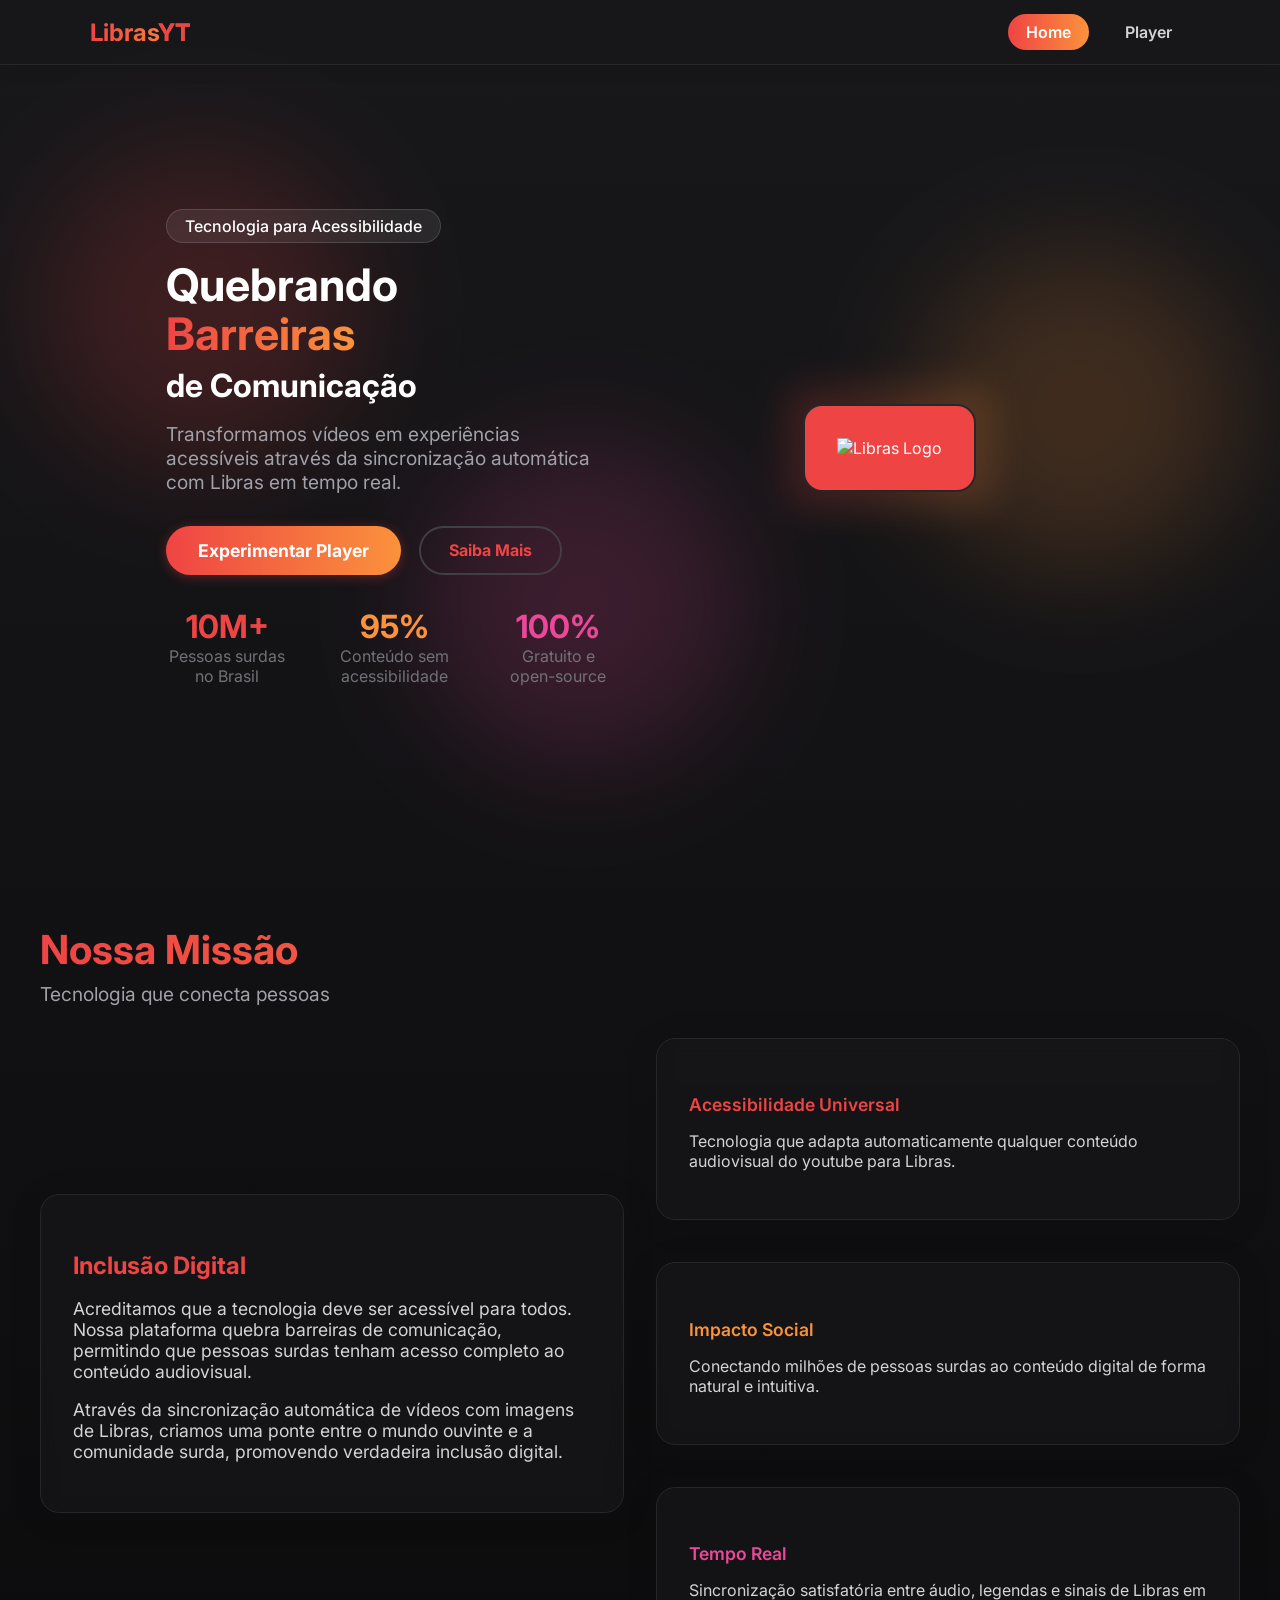
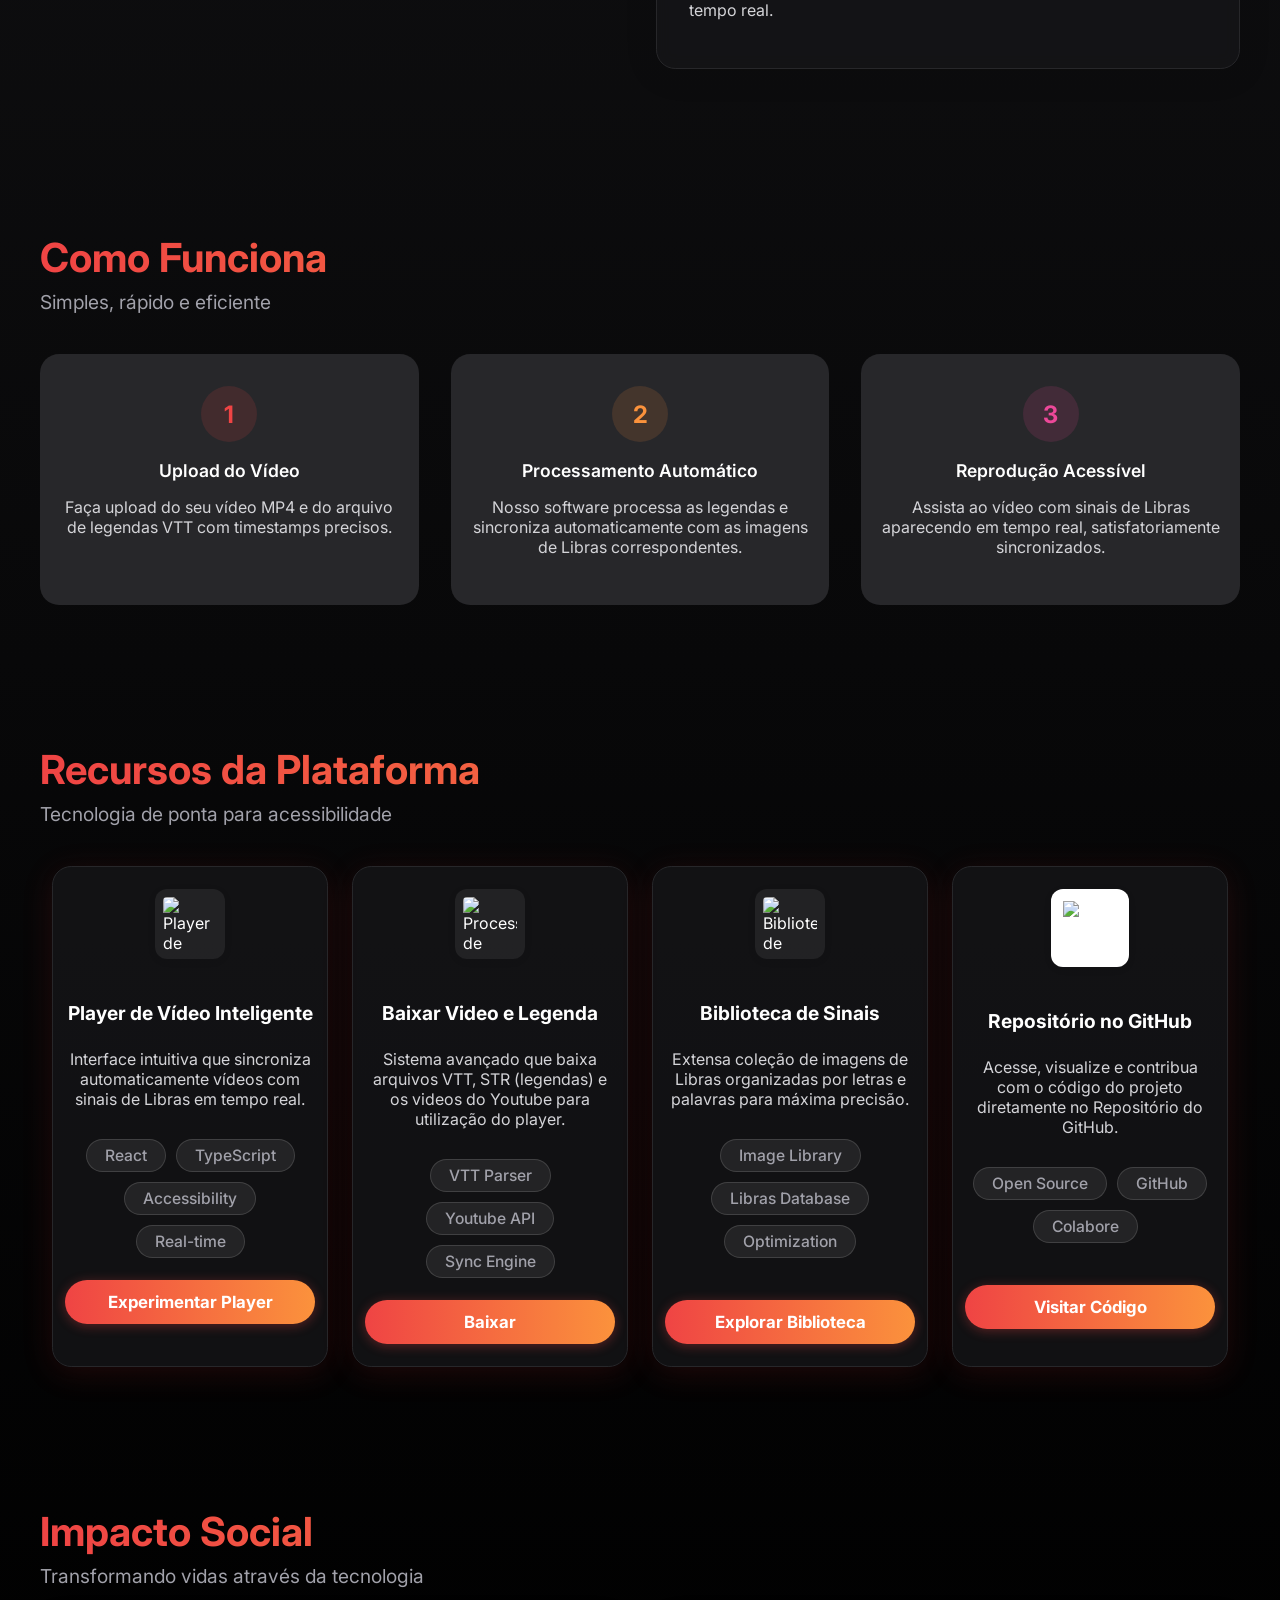
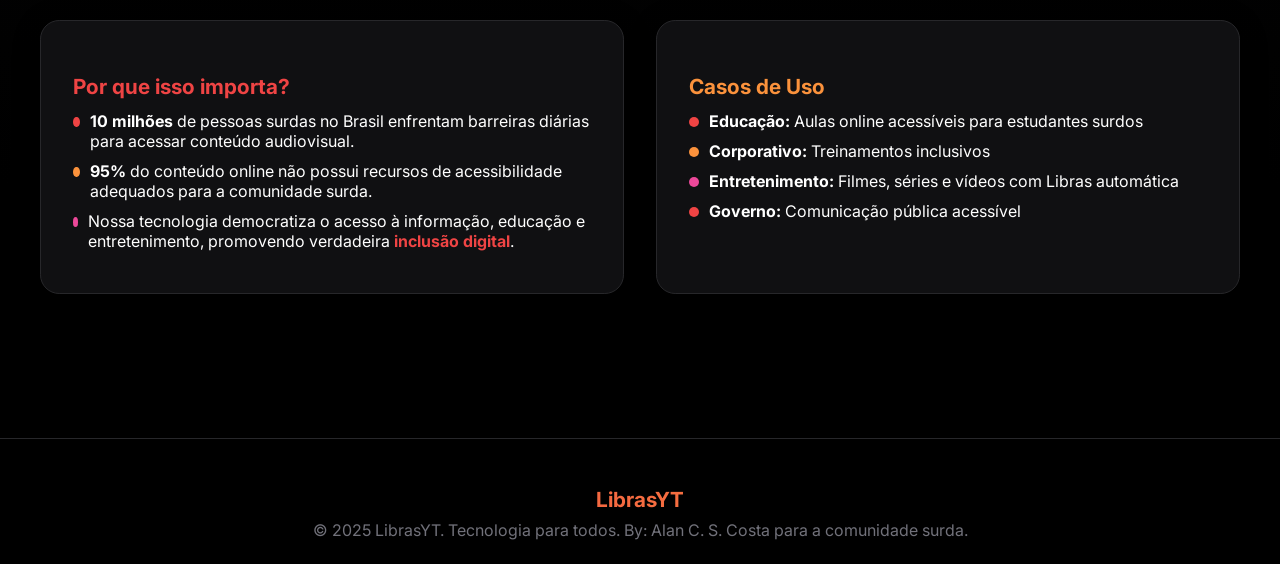
==== index.html @ bdcb198f "Index do projeto Esse site em html mostra todas as informações sobre o projeto, finalidade, missão.." ====
<!DOCTYPE html>
<html lang="pt-BR">
<head>
    <meta charset="UTF-8">
    <meta name="viewport" content="width=device-width, initial-scale=1.0">
    <title>Libras Player - Acessibilidade Moderna</title>
    <link rel="icon" type="image/png" href="img/libras-logo.png">
    <link href="https://fonts.googleapis.com/css2?family=Inter:wght@400;700&display=swap" rel="stylesheet">
        <style>
            .navbar {
                position: fixed;
                top: 0; left: 0; right: 0;
                background: rgba(24,24,27,0.92);
                border-bottom: 1.5px solid var(--zinc-800);
                z-index: 100;
                box-shadow: 0 2px 16px #0002;
            }
            .navbar-content {
                max-width: 1100px;
                margin: 0 auto;
                display: flex;
                align-items: center;
                justify-content: space-between;
                padding: 0 24px;
                height: 64px;
            }
            .navbar-logo {
                font-weight: 700;
                font-size: 1.5rem;
                background: linear-gradient(90deg, var(--red), var(--orange));
                -webkit-background-clip: text; -webkit-text-fill-color: transparent;
                background-clip: text; color: transparent;
                text-decoration: none;
            }
            .navbar-logo span {
                color: var(--red); -webkit-text-fill-color: var(--red); text-fill-color: var(--red); background: none;
            }
            .navbar-links {
                display: flex; gap: 18px;
            }
            .navbar-link {
                color: var(--zinc-300);
                font-weight: 600;
                text-decoration: none;
                padding: 8px 18px;
                border-radius: 999px;
                transition: background .2s, color .2s;
                font-size: 1rem;
            }
            .navbar-link:hover, .navbar-link.active {
                background: linear-gradient(90deg, var(--red), var(--orange));
                color: #fff;
            }
            @media (max-width: 700px) {
                .navbar-content { padding: 0 8px; }
                .navbar-logo { font-size: 1.1rem; }
                .navbar-link { font-size: 0.95rem; padding: 7px 10px; }
            }
        :root {
            --red: #ef4444;
            --orange: #fb923c;
            --pink: #ec4899;
            --zinc-900: #18181b;
            --zinc-800: #27272a;
            --zinc-700: #3f3f46;
            --zinc-500: #71717a;
            --zinc-400: #a1a1aa;
            --zinc-300: #d4d4d8;
            --white: #fff;
            --glass: rgba(24,24,27,0.7);
            --radius: 1.2rem;
        }
        html, body {
            margin: 0; padding: 0; min-height: 100%;
            font-family: 'Inter', Arial, sans-serif;
            background: linear-gradient(to bottom, var(--zinc-900), #000 90%);
            color: var(--white);
        }
        .hero-bg {
            position: absolute; inset: 0; z-index: 0;
        }
        .hero-bg .circle {
            position: absolute; border-radius: 50%; filter: blur(60px); opacity: 0.18;
        }
        .hero-bg .c1 { top: 80px; left: 40px; width: 320px; height: 320px; background: var(--red); }
        .hero-bg .c2 { top: 180px; right: 40px; width: 320px; height: 320px; background: var(--orange); }
        .hero-bg .c3 { bottom: 80px; left: 33vw; width: 320px; height: 320px; background: var(--pink); }
        .container { max-width: 1200px; margin: 0 auto; padding: 0 24px; position: relative; z-index: 2; }
        .section { padding: 80px 0 60px 0; position: relative; }
        .glass-card {
            background: var(--glass); border-radius: var(--radius); box-shadow: 0 4px 32px #0002;
            border: 1.5px solid var(--zinc-800); padding: 32px; margin-bottom: 24px;
            backdrop-filter: blur(8px);
        }
        .section-title {
            font-size: 2.5rem; font-weight: 700; margin-bottom: 8px;
            background: linear-gradient(90deg, var(--red), var(--orange));
            -webkit-background-clip: text; -webkit-text-fill-color: transparent;
            background-clip: text; color: transparent;
        }
        .section-subtitle {
            color: var(--zinc-400); font-size: 1.2rem; margin-bottom: 32px;
        }
        .btn-main {
            background: linear-gradient(90deg, var(--red), var(--orange));
            color: #fff; border: none; border-radius: 999px; padding: 14px 32px;
            font-size: 1.1rem; font-weight: 700; cursor: pointer; transition: filter .2s;
            box-shadow: 0 2px 12px #ef444455;
        }
        .btn-main:hover { filter: brightness(1.1); }
        .btn-outline {
            background: transparent; color: var(--red); border: 2px solid var(--zinc-700);
            border-radius: 999px; padding: 12px 28px; font-weight: 700; cursor: pointer;
            transition: border .2s, color .2s;
        }
        .btn-outline:hover { color: var(--orange); border-color: var(--zinc-500); }
        .stats { display: flex; gap: 32px; margin-top: 32px; }
        .stat { text-align: center; }
        .stat .num { font-size: 2rem; font-weight: 700; }
        .stat .desc { color: var(--zinc-500); font-size: 1rem; }
        .how-steps { display: flex; flex-wrap: wrap; gap: 32px; margin-top: 40px; }
        .how-step { flex: 1 1 220px; min-width: 220px; background: var(--zinc-800); border-radius: var(--radius); padding: 32px 20px; text-align: center; }
        .how-step .step-num { width: 56px; height: 56px; display: flex; align-items: center; justify-content: center; margin: 0 auto 18px auto; border-radius: 50%; font-size: 1.5rem; font-weight: 700; }
        .how-step .step1 { background: #ef444422; color: var(--red); }
        .how-step .step2 { background: #fb923c22; color: var(--orange); }
        .how-step .step3 { background: #ec489922; color: var(--pink); }
        .projects {
            display: flex;
            flex-wrap: wrap;
            gap: 24px;
            margin-top: 40px;
            justify-content: center;
        }
        .project-card {
            position: relative;
            flex: 1 1 210px;
            max-width: 250px;
            min-width: 180px;
            background: var(--glass);
            border-radius: var(--radius);
            padding: 22px 12px 22px 12px;
            box-shadow: 0 6px 32px #ef444422, 0 2px 12px #0002;
            border: 1.5px solid var(--zinc-800);
            transition: transform .18s, box-shadow .18s, border .18s;
            display: flex;
            flex-direction: column;
            align-items: center;
        }
        @media (max-width: 1100px) {
            .project-card { max-width: 48%; min-width: 160px; }
        }
        @media (max-width: 700px) {
            .projects { flex-direction: column; gap: 18px; }
            .project-card { max-width: 100%; min-width: 0; }
        }
        .project-card:hover {
            transform: translateY(-8px) scale(1.025);
            box-shadow: 0 12px 40px #ef444433, 0 4px 24px #0003;
            border: 1.5px solid var(--red);
        }
        .project-card img {
            width: 54px;
            height: 54px;
            object-fit: contain;
            margin-bottom: 16px;
            border-radius: 12px;
            background: #fff1;
            box-shadow: 0 2px 8px #0001;
            padding: 8px;
        }
        .project-card .tags {
            margin: 14px 0 0 0;
            display: flex;
            gap: 10px;
            flex-wrap: wrap;
            justify-content: center;
        }
        .project-card .tag-pill {
            font-size: 0.98rem;
            color: var(--zinc-400);
            background: rgba(255,255,255,0.08);
            border: 1px solid #fff2;
            border-radius: 999px;
            padding: 6px 18px;
            font-weight: 500;
            display: inline-block;
        }
        .project-card .btn-main {
            margin-top: 22px;
            width: 100%;
            font-size: 1.05rem;
            padding: 12px 0;
        }
        .project-card .btn-main:active {
            filter: brightness(0.95);
        }
        .impact-list { margin: 0; padding: 0; list-style: none; }
        .impact-list li { display: flex; align-items: flex-start; gap: 10px; margin-bottom: 10px; }
        .impact-dot { width: 10px; height: 10px; border-radius: 50%; margin-top: 6px; }
        .dot-red { background: var(--red); }
        .dot-orange { background: var(--orange); }
        .dot-pink { background: var(--pink); }
        .footer { border-top: 1.5px solid var(--zinc-800); padding: 48px 0 24px 0; color: var(--zinc-500); text-align: center; font-size: 1rem; margin-top: 60px; }
        .footer .brand { font-weight: 700; font-size: 1.3rem; background: linear-gradient(90deg, var(--red), var(--orange)); -webkit-background-clip: text; -webkit-text-fill-color: transparent; background-clip: text; color: transparent; }
        @media (max-width: 900px) {
            .stats, .how-steps, .projects { flex-direction: column; gap: 18px; }
            .container { padding: 0 8px; }
        }
        @media (max-width: 600px) {
            .section { padding: 48px 0 32px 0; }
            .glass-card, .how-step, .project-card { padding: 18px 8px; }
            .section-title { font-size: 2rem; }
        }
    </style>
</head>
    <body>
        <header class="navbar">
            <nav class="navbar-content">
                <a href="index.html" class="navbar-logo">Libras<span style="color:var(--red);">YT</span></a>
                <div class="navbar-links">
                    <a href="index.html" class="navbar-link active">Home</a>
                    <a href="player.html" class="navbar-link">Player</a>
                </div>
            </nav>
        </header>
        <div style="height:70px;"></div>
    <!-- HERO -->
    <section class="section" style="min-height: 75vh; display: flex; align-items: center; position: relative; padding-top: 40px;">
        <div class="hero-bg">
            <div class="circle c1"></div>
            <div class="circle c2"></div>
            <div class="circle c3"></div>
        </div>
        <div class="container" style="display: flex; flex-wrap: wrap; align-items: center; gap: 48px;">
            <div style="flex:1 1 350px; min-width: 300px; z-index:2;">
                <div style="margin-bottom: 18px;">
                    <span style="display:inline-block; background:rgba(255,255,255,0.08); border:1px solid #fff2; border-radius:999px; padding:6px 18px; font-size:1rem; font-weight:500;">Tecnologia para Acessibilidade</span>
                </div>
                <h1 style="font-size:2.8rem; font-weight:700; line-height:1.1; margin:0 0 12px 0;">
                    <span style="display:block;">Quebrando</span>
                    <span style="background:linear-gradient(90deg, var(--red), var(--orange)); -webkit-background-clip:text; -webkit-text-fill-color:transparent; background-clip:text; color:transparent;">Barreiras</span>
                    <span style="display:block; font-size:2rem; margin-top:8px;">de Comunicação</span>
                </h1>
                <p style="font-size:1.2rem; color:var(--zinc-400); max-width:500px;">Transformamos vídeos em experiências acessíveis através da sincronização automática com Libras em tempo real.</p>
                <div style="margin-top:32px; display:flex; gap:18px; flex-wrap:wrap;">
                      <a href="player.html" class="btn-main" style="text-decoration: none;">Experimentar Player</a>
                    <a href="#about" class="btn-outline" style="text-decoration: none;">Saiba Mais</a>
                </div>
                <div class="stats">
                    <div class="stat">
                        <div class="num" style="color:var(--red);">10M+</div>
                        <div class="desc">Pessoas surdas no Brasil</div>
                    </div>
                    <div class="stat">
                        <div class="num" style="color:var(--orange);">95%</div>
                        <div class="desc">Conteúdo sem acessibilidade</div>
                    </div>
                    <div class="stat">
                        <div class="num" style="color:var(--pink);">100%</div>
                        <div class="desc">Gratuito e open-source</div>
                    </div>
                </div>
            </div>
            <div style="flex:1 1 350px; min-width: 260px; display:flex; justify-content:center;">
                <div style="position:relative;">
                    <div style="position:absolute; inset:-18px; border-radius:var(--radius); background:linear-gradient(90deg, var(--red), var(--orange)); opacity:0.18; filter:blur(18px);"></div>
                    <img src="img/libras-logo.png" alt="Libras Logo" style="width:320px; max-width:90vw; border-radius:var(--radius); background:var(--red); padding:32px; border:2px solid var(--zinc-800); position:relative; z-index:2;" />
                </div>
            </div>
        </div>
    </section>

    <!-- MISSÃO -->
    <section class="section" id="about">
        <div class="container">
            <div class="section-title">Nossa Missão</div>
            <div class="section-subtitle">Tecnologia que conecta pessoas</div>
            <div style="display:flex; flex-wrap:wrap; gap:32px; align-items:center;">
                <div style="flex:1 1 350px; min-width:260px;">
                    <div class="glass-card">
                        <h3 style="font-size:1.5rem; color:var(--red); font-weight:700; margin-bottom:12px;">Inclusão Digital</h3>
                        <p style="color:var(--zinc-300); font-size:1.1rem;">Acreditamos que a tecnologia deve ser acessível para todos. Nossa plataforma quebra barreiras de comunicação, permitindo que pessoas surdas tenham acesso completo ao conteúdo audiovisual.</p>
                        <p style="color:var(--zinc-300); font-size:1.1rem; margin-top:12px;">Através da sincronização automática de vídeos com imagens de Libras, criamos uma ponte entre o mundo ouvinte e a comunidade surda, promovendo verdadeira inclusão digital.</p>
                    </div>
                </div>
                <div style="flex:1 1 350px; min-width:260px; display:flex; flex-direction:column; gap:18px;">
                    <div class="glass-card">
                        <h4 style="font-size:1.1rem; color:var(--red); font-weight:600; margin-bottom:8px;">Acessibilidade Universal</h4>
                        <p style="color:var(--zinc-300);">Tecnologia que adapta automaticamente qualquer conteúdo audiovisual do youtube para Libras.</p>
                    </div>
                    <div class="glass-card">
                        <h4 style="font-size:1.1rem; color:var(--orange); font-weight:600; margin-bottom:8px;">Impacto Social</h4>
                        <p style="color:var(--zinc-300);">Conectando milhões de pessoas surdas ao conteúdo digital de forma natural e intuitiva.</p>
                    </div>
                    <div class="glass-card">
                        <h4 style="font-size:1.1rem; color:var(--pink); font-weight:600; margin-bottom:8px;">Tempo Real</h4>
                        <p style="color:var(--zinc-300);">Sincronização satisfatória entre áudio, legendas e sinais de Libras em tempo real.</p>
                    </div>
                </div>
            </div>
        </div>
    </section>

    <!-- COMO FUNCIONA -->
    <section class="section" id="skills">
        <div class="container">
            <div class="section-title">Como Funciona</div>
            <div class="section-subtitle">Simples, rápido e eficiente</div>
            <div class="how-steps">
                <div class="how-step">
                    <div class="step-num step1">1</div>
                    <h3 style="font-size:1.1rem; font-weight:600; margin-bottom:8px;">Upload do Vídeo</h3>
                    <p style="color:var(--zinc-300);">Faça upload do seu vídeo MP4 e do arquivo de legendas VTT com timestamps precisos.</p>
                </div>
                <div class="how-step">
                    <div class="step-num step2">2</div>
                    <h3 style="font-size:1.1rem; font-weight:600; margin-bottom:8px;">Processamento Automático</h3>
                    <p style="color:var(--zinc-300);">Nosso software processa as legendas e sincroniza automaticamente com as imagens de Libras correspondentes.</p>
                </div>
                <div class="how-step">
                    <div class="step-num step3">3</div>
                    <h3 style="font-size:1.1rem; font-weight:600; margin-bottom:8px;">Reprodução Acessível</h3>
                    <p style="color:var(--zinc-300);">Assista ao vídeo com sinais de Libras aparecendo em tempo real, satisfatoriamente sincronizados.</p>
                </div>
            </div>
        </div>
    </section>

    <!-- RECURSOS/PROJETOS -->
    <section class="section" id="projects">
        <div class="container">
            <div class="section-title">Recursos da Plataforma</div>
            <div class="section-subtitle">Tecnologia de ponta para acessibilidade</div>
            <div class="projects">
                <div class="project-card">
                    <img src="img/libras-logo.png" alt="Player de Vídeo Inteligente"/>
                    <h4 style="font-size:1.2rem; font-weight:700; margin-bottom:8px; text-align:center;">Player de Vídeo Inteligente</h4>
                    <p style="color:var(--zinc-300); text-align:center;">Interface intuitiva que sincroniza automaticamente vídeos com sinais de Libras em tempo real.</p>
                    <div class="tags">
                        <span class="tag-pill">React</span>
                        <span class="tag-pill">TypeScript</span>
                        <span class="tag-pill">Accessibility</span>
                        <span class="tag-pill">Real-time</span>
                    </div>
                    <a href="player.html" class="btn-main" target="_blank" style="text-decoration:none; text-align: center;">Experimentar Player</a>
                </div>
                <div class="project-card">
                    <img src="img/subtitle-processing-interface.png" alt="Processamento de Legendas VTT" />
                    <h4 style="font-size:1.2rem; font-weight:700; margin-bottom:8px; text-align:center;">Baixar Video e Legenda</h4>
                    <p style="color:var(--zinc-300); text-align:center;">Sistema avançado que baixa arquivos VTT, STR (legendas) e os videos do Youtube para utilização do player.</p>
                    <div class="tags">
                        <span class="tag-pill">VTT Parser</span>
                        <span class="tag-pill">Youtube API</span>
                        <span class="tag-pill">Sync Engine</span>
                    </div>
                    <a href="https://github.com/alancscosta/Download-Videos-Youtube" class="btn-main" target="_blank" style="text-decoration:none; text-align: center;">Baixar</a>
                </div>
                <div class="project-card">
                    <img src="img/sign-language-library.png" alt="Biblioteca de Sinais"/>
                    <h4 style="font-size:1.2rem; font-weight:700; margin-bottom:8px; text-align:center;">Biblioteca de Sinais</h4>
                    <p style="color:var(--zinc-300); text-align:center;">Extensa coleção de imagens de Libras organizadas por letras e palavras para máxima precisão.</p>
                    <div class="tags">
                        <span class="tag-pill">Image Library</span>
                        <span class="tag-pill">Libras Database</span>
                        <span class="tag-pill">Optimization</span>
                    </div>
                    <br>
                    <a href="https://www.ines.gov.br/dicionario-de-libras" class="btn-main" target="_blank" style="text-decoration:none; text-align: center;">Explorar Biblioteca</a>
                </div>
                <div class="project-card">
                    <img src="https://cdn.jsdelivr.net/gh/devicons/devicon/icons/github/github-original.svg" alt="GitHub" style="background:#fff; padding:12px;"/>
                    <h4 style="font-size:1.2rem; font-weight:700; margin-bottom:8px; text-align:center;">Repositório no GitHub</h4>
                    <p style="color:var(--zinc-300); text-align:center;">Acesse, visualize e contribua com o código do projeto diretamente no Repositório do GitHub.</p>
                    <div class="tags">
                        <span class="tag-pill">Open Source</span>
                        <span class="tag-pill">GitHub</span>
                        <span class="tag-pill">Colabore</span>
                        <br>
                    </div>
                    <br>
                    <a href="https://github.com/alancscosta" target="_blank" class="btn-main" style="text-decoration:none; text-align: center;">Visitar Código</a>
                </div>
            </div>
        </div>
    </section>

    <!-- IMPACTO SOCIAL -->
    <section class="section" id="impact">
        <div class="container">
            <div class="section-title">Impacto Social</div>
            <div class="section-subtitle">Transformando vidas através da tecnologia</div>
            <div style="display:flex; flex-wrap:wrap; gap:32px;">
                <div class="glass-card" style="flex:1 1 350px; min-width:260px;">
                    <h3 style="font-size:1.3rem; color:var(--red); font-weight:700; margin-bottom:12px;">Por que isso importa?</h3>
                    <ul class="impact-list">
                        <li><span class="impact-dot dot-red"></span> <span><strong>10 milhões</strong> de pessoas surdas no Brasil enfrentam barreiras diárias para acessar conteúdo audiovisual.</span></li>
                        <li><span class="impact-dot dot-orange"></span> <span><strong>95%</strong> do conteúdo online não possui recursos de acessibilidade adequados para a comunidade surda.</span></li>
                        <li><span class="impact-dot dot-pink"></span> <span>Nossa tecnologia democratiza o acesso à informação, educação e entretenimento, promovendo verdadeira <strong style="color:var(--red);">inclusão digital</strong>.</span></li>
                    </ul>
                </div>
                <div class="glass-card" style="flex:1 1 350px; min-width:260px;">
                    <h3 style="font-size:1.3rem; color:var(--orange); font-weight:700; margin-bottom:12px;">Casos de Uso</h3>
                    <ul class="impact-list">
                        <li><span class="impact-dot dot-red"></span> <span><strong>Educação:</strong> Aulas online acessíveis para estudantes surdos</span></li>
                        <li><span class="impact-dot dot-orange"></span> <span><strong>Corporativo:</strong> Treinamentos inclusivos</span></li>
                        <li><span class="impact-dot dot-pink"></span> <span><strong>Entretenimento:</strong> Filmes, séries e vídeos com Libras automática</span></li>
                        <li><span class="impact-dot dot-red"></span> <span><strong>Governo:</strong> Comunicação pública acessível</span></li>
                    </ul>
                </div>
            </div>
        </div>
    </section>


    <!-- FOOTER -->
    <footer class="footer">
        <div class="brand">Libras<span style="color:#fff;">YT</span></div>
        <div style="margin-top:8px;">© 2025 LibrasYT. Tecnologia para todos. By: Alan C. S. Costa para a comunidade surda.</div>
    </footer>
</body>
</html>
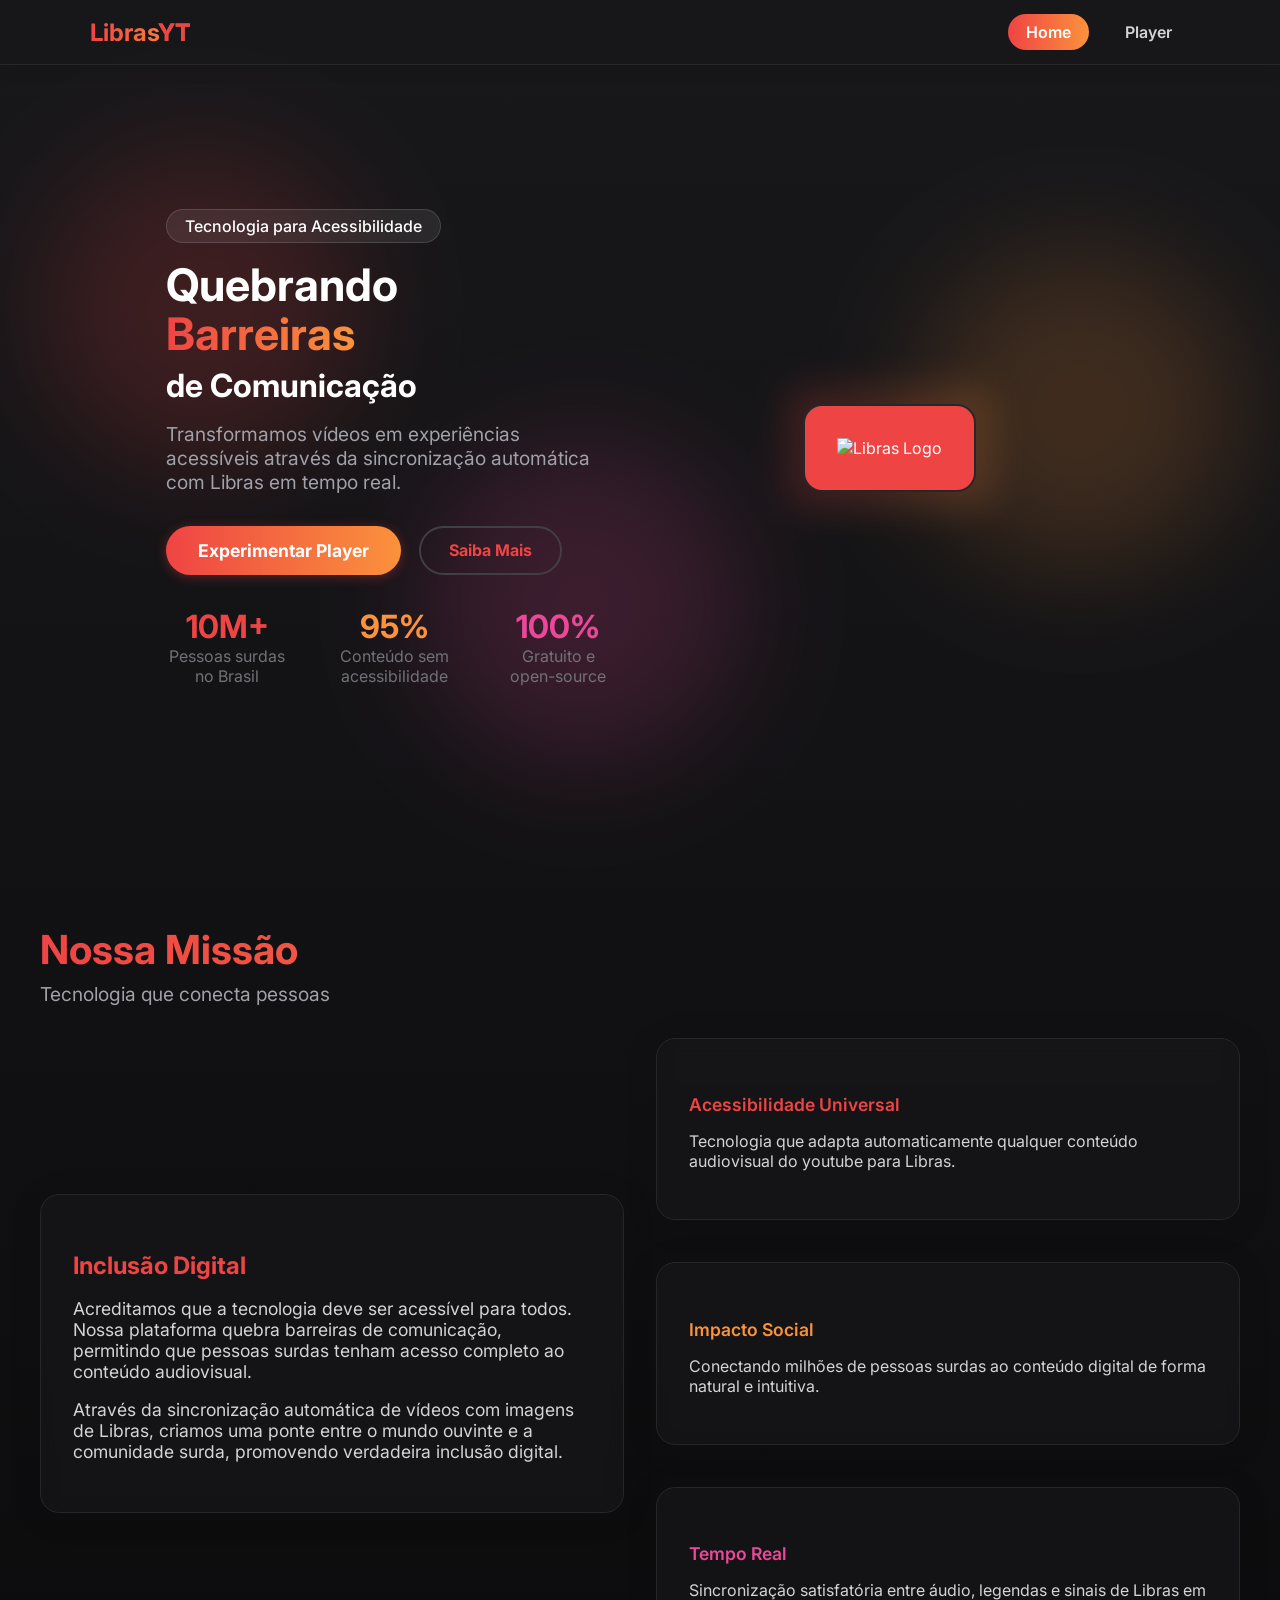
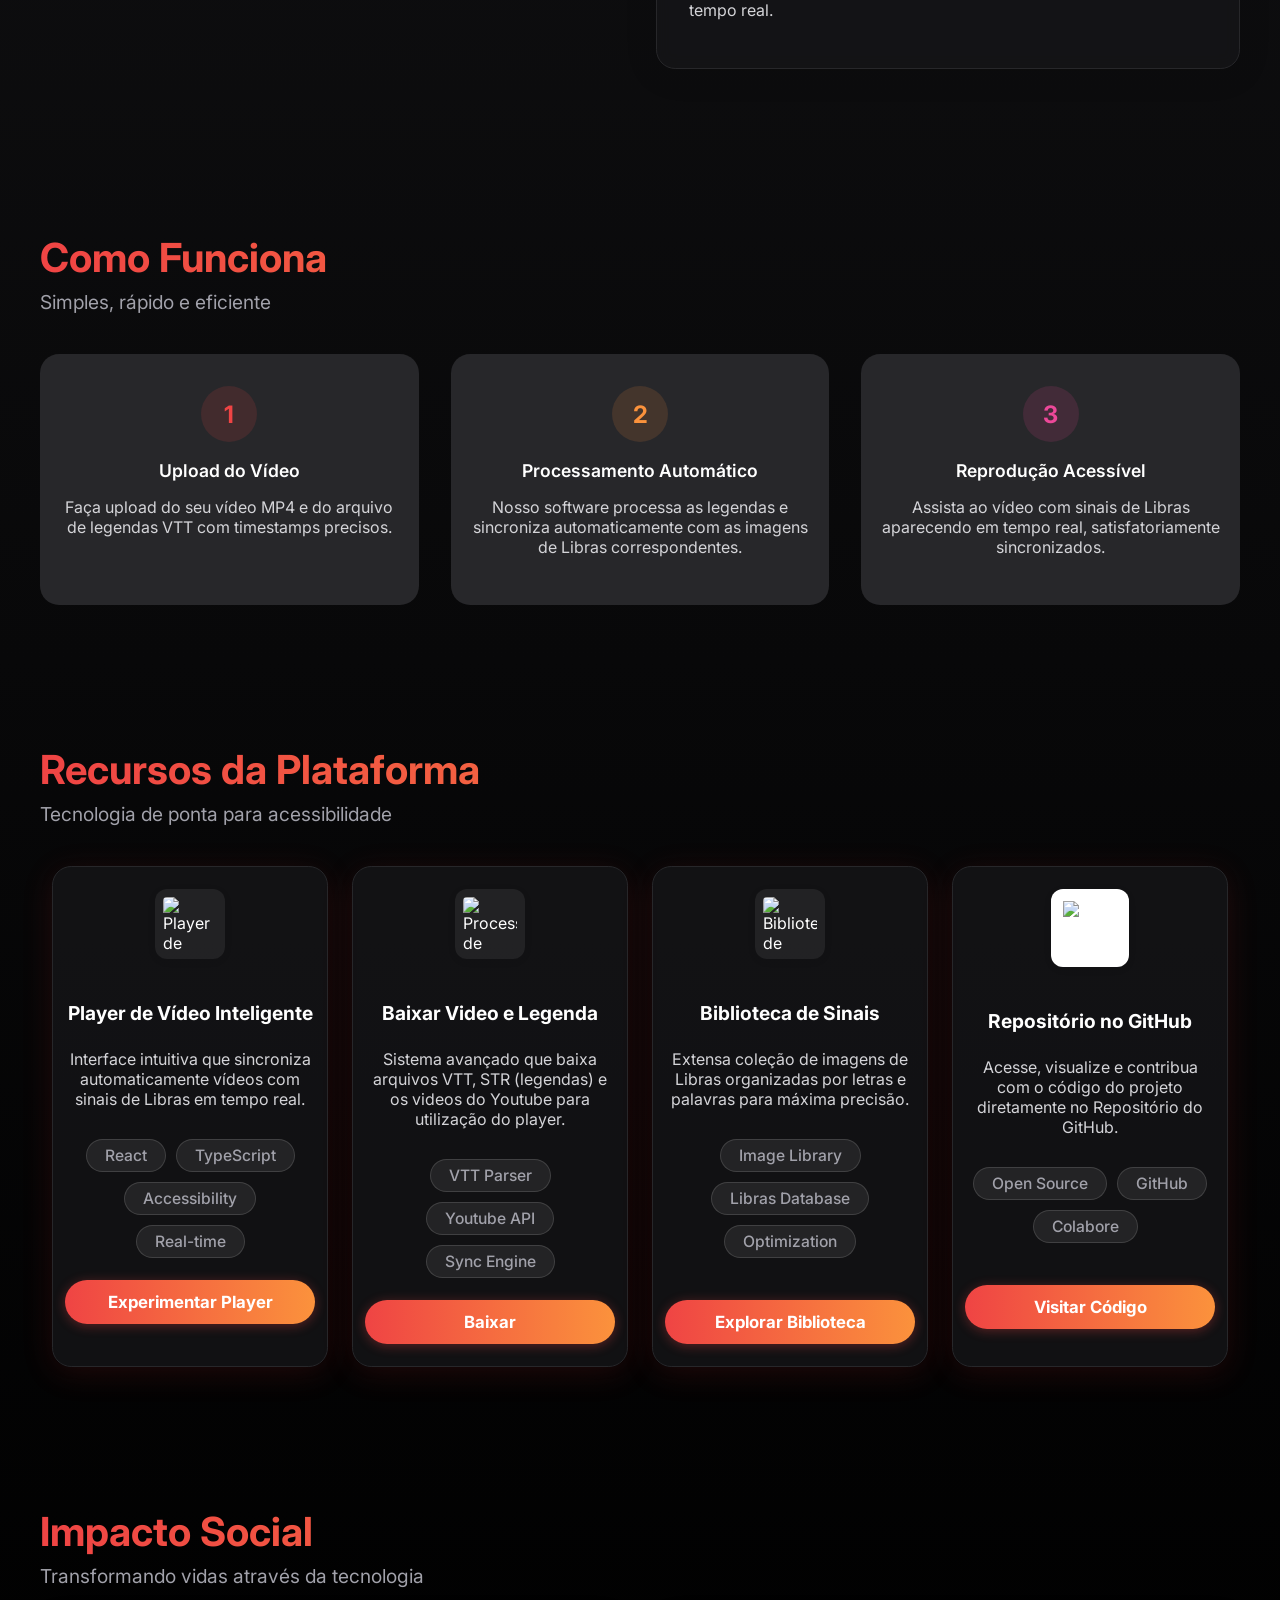
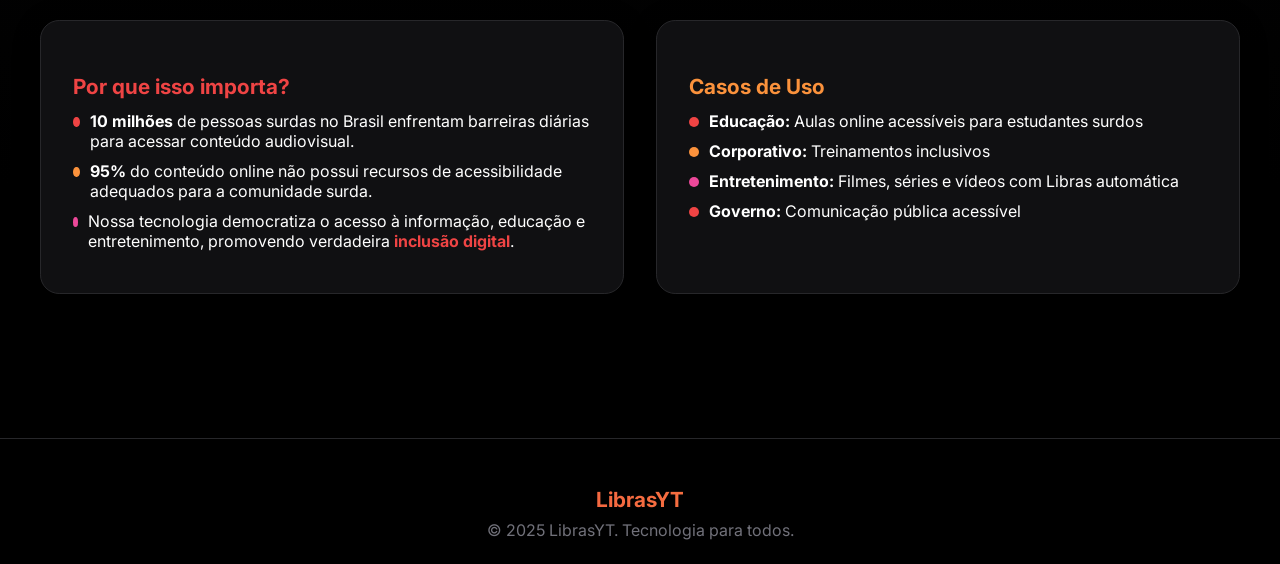
==== commit f7fa189a: "Update index.html Mudei o footer" ====
--- a/index.html
+++ b/index.html
@@ -416,7 +416,9 @@
     <!-- FOOTER -->
     <footer class="footer">
         <div class="brand">Libras<span style="color:#fff;">YT</span></div>
-        <div style="margin-top:8px;">© 2025 LibrasYT. Tecnologia para todos. By: Alan C. S. Costa para a comunidade surda.</div>
+        <div style="margin-top:8px;">© 2025 LibrasYT. Tecnologia para todos.</div>
+        <!--  By: Alan C. S. Costa para a comunidade surda. -->
     </footer>
 </body>
 </html>
+
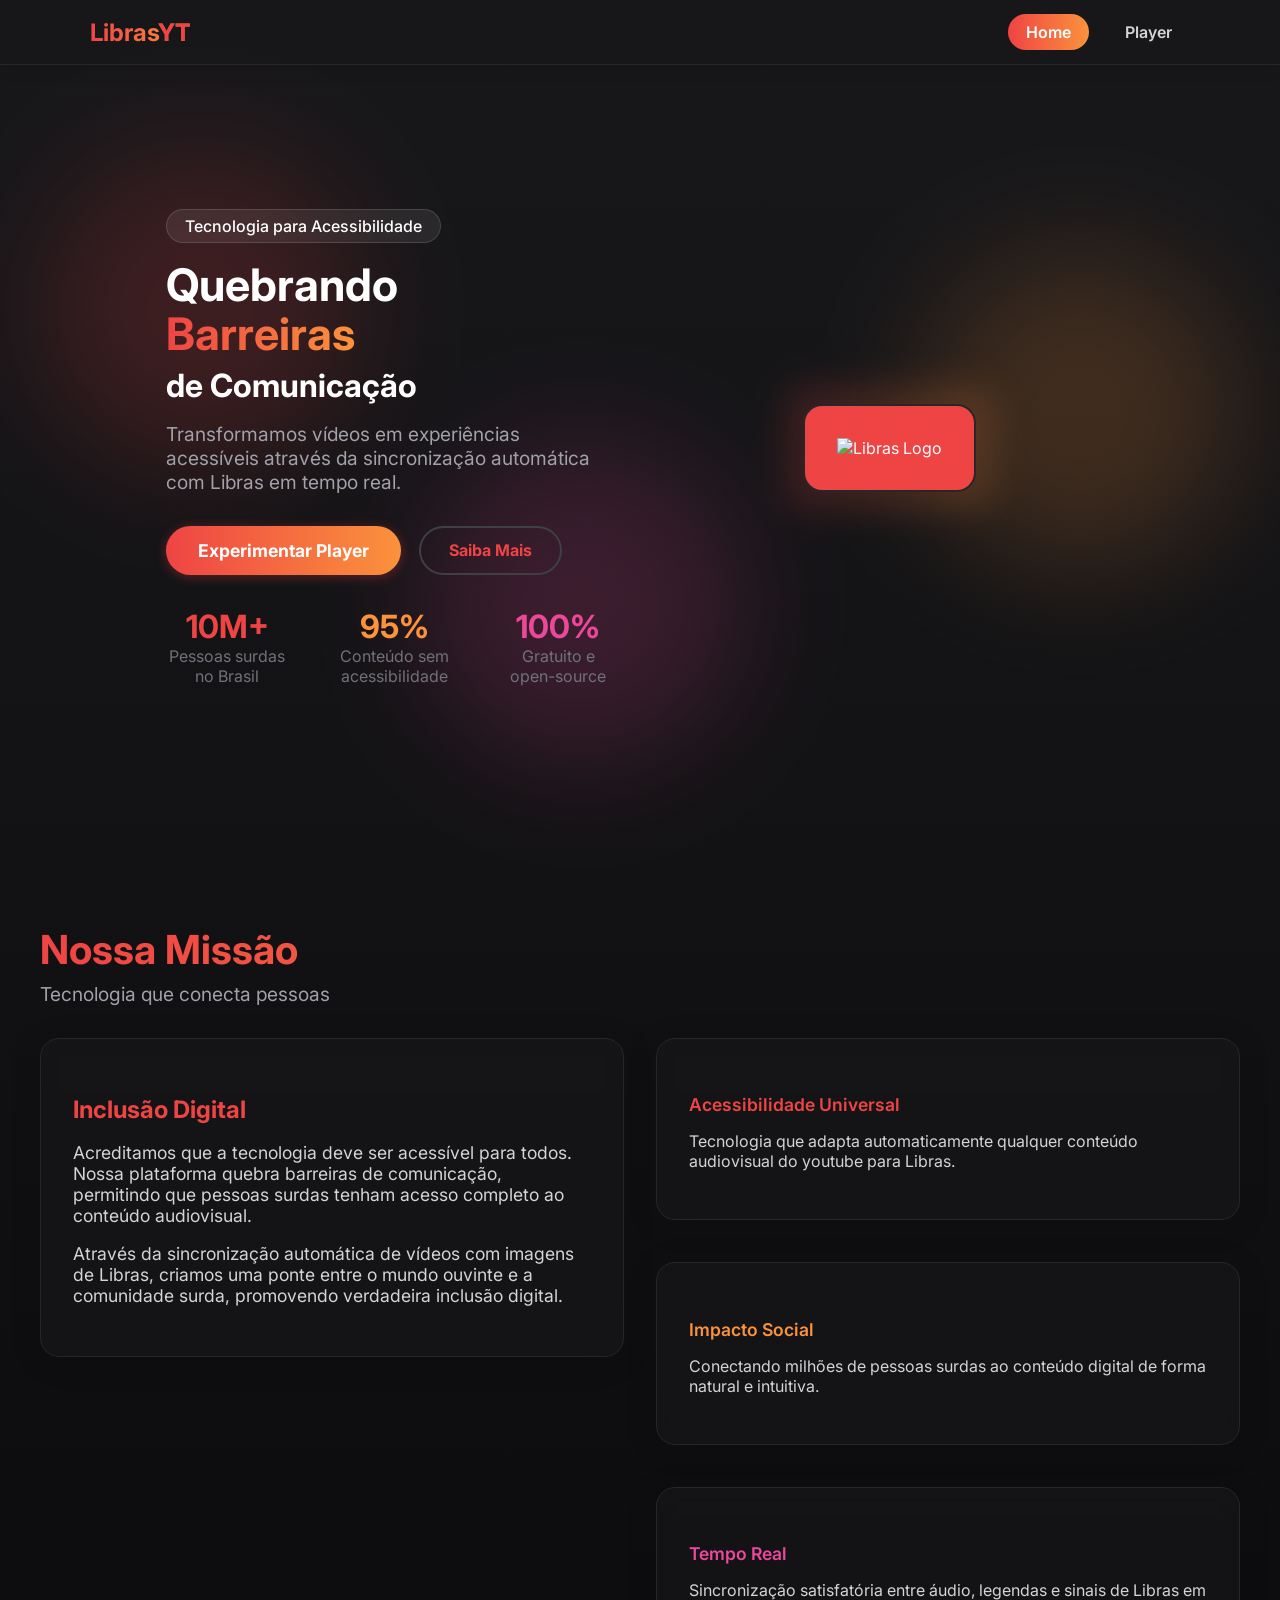
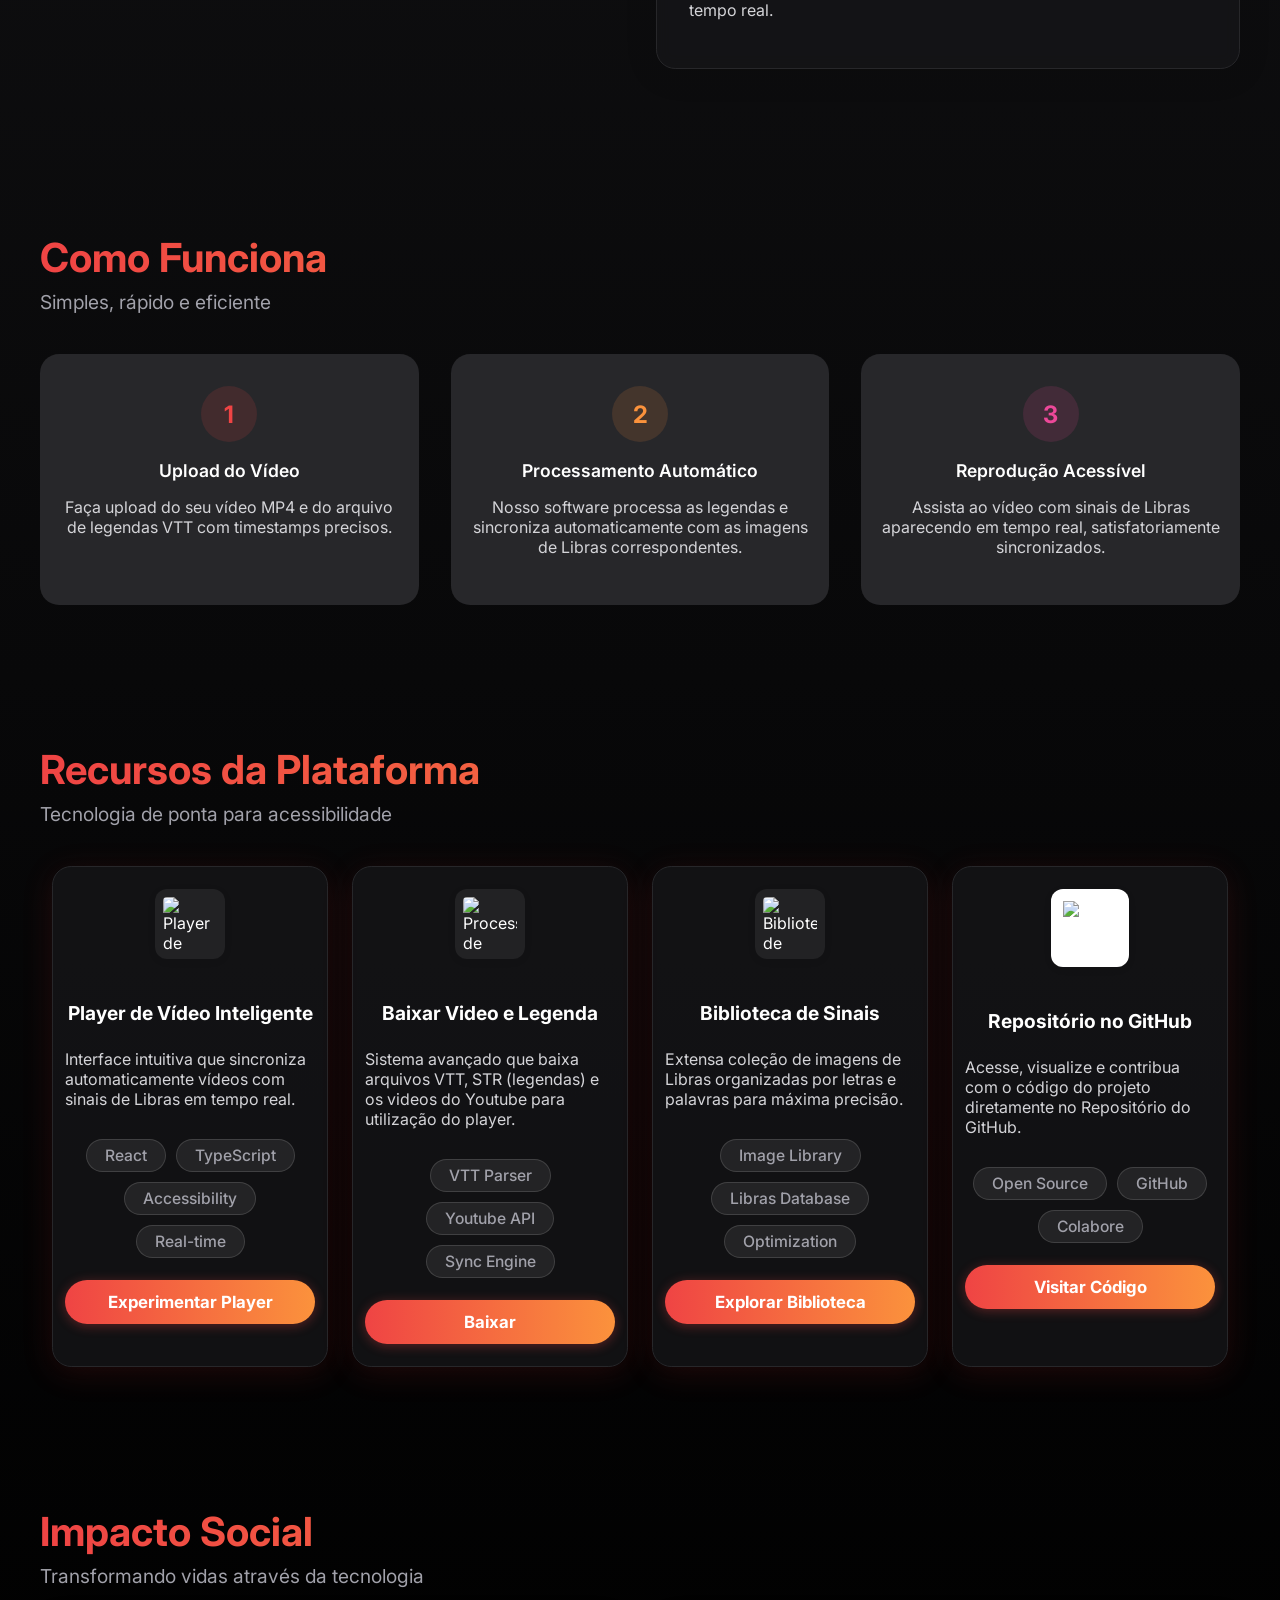
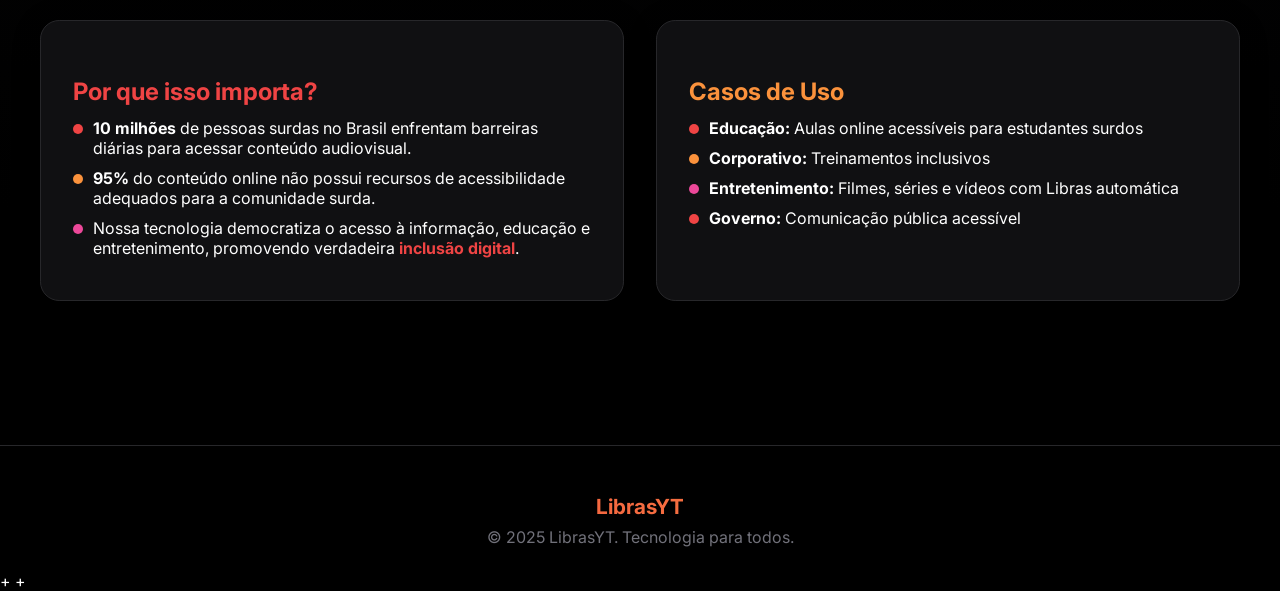
==== commit f322228c: "Add files via upload" ====
--- a/index.html
+++ b/index.html
@@ -1,4 +1,3 @@
-
 <!DOCTYPE html>
 <html lang="pt-BR">
 <head>
@@ -7,418 +6,19 @@
     <title>Libras Player - Acessibilidade Moderna</title>
     <link rel="icon" type="image/png" href="img/libras-logo.png">
     <link href="https://fonts.googleapis.com/css2?family=Inter:wght@400;700&display=swap" rel="stylesheet">
-        <style>
-            .navbar {
-                position: fixed;
-                top: 0; left: 0; right: 0;
-                background: rgba(24,24,27,0.92);
-                border-bottom: 1.5px solid var(--zinc-800);
-                z-index: 100;
-                box-shadow: 0 2px 16px #0002;
-            }
-            .navbar-content {
-                max-width: 1100px;
-                margin: 0 auto;
-                display: flex;
-                align-items: center;
-                justify-content: space-between;
-                padding: 0 24px;
-                height: 64px;
-            }
-            .navbar-logo {
-                font-weight: 700;
-                font-size: 1.5rem;
-                background: linear-gradient(90deg, var(--red), var(--orange));
-                -webkit-background-clip: text; -webkit-text-fill-color: transparent;
-                background-clip: text; color: transparent;
-                text-decoration: none;
-            }
-            .navbar-logo span {
-                color: var(--red); -webkit-text-fill-color: var(--red); text-fill-color: var(--red); background: none;
-            }
-            .navbar-links {
-                display: flex; gap: 18px;
-            }
-            .navbar-link {
-                color: var(--zinc-300);
-                font-weight: 600;
-                text-decoration: none;
-                padding: 8px 18px;
-                border-radius: 999px;
-                transition: background .2s, color .2s;
-                font-size: 1rem;
-            }
-            .navbar-link:hover, .navbar-link.active {
-                background: linear-gradient(90deg, var(--red), var(--orange));
-                color: #fff;
-            }
-            @media (max-width: 700px) {
-                .navbar-content { padding: 0 8px; }
-                .navbar-logo { font-size: 1.1rem; }
-                .navbar-link { font-size: 0.95rem; padding: 7px 10px; }
-            }
-        :root {
-            --red: #ef4444;
-            --orange: #fb923c;
-            --pink: #ec4899;
-            --zinc-900: #18181b;
-            --zinc-800: #27272a;
-            --zinc-700: #3f3f46;
-            --zinc-500: #71717a;
-            --zinc-400: #a1a1aa;
-            --zinc-300: #d4d4d8;
-            --white: #fff;
-            --glass: rgba(24,24,27,0.7);
-            --radius: 1.2rem;
-        }
-        html, body {
-            margin: 0; padding: 0; min-height: 100%;
-            font-family: 'Inter', Arial, sans-serif;
-            background: linear-gradient(to bottom, var(--zinc-900), #000 90%);
-            color: var(--white);
-        }
-        .hero-bg {
-            position: absolute; inset: 0; z-index: 0;
-        }
-        .hero-bg .circle {
-            position: absolute; border-radius: 50%; filter: blur(60px); opacity: 0.18;
-        }
-        .hero-bg .c1 { top: 80px; left: 40px; width: 320px; height: 320px; background: var(--red); }
-        .hero-bg .c2 { top: 180px; right: 40px; width: 320px; height: 320px; background: var(--orange); }
-        .hero-bg .c3 { bottom: 80px; left: 33vw; width: 320px; height: 320px; background: var(--pink); }
-        .container { max-width: 1200px; margin: 0 auto; padding: 0 24px; position: relative; z-index: 2; }
-        .section { padding: 80px 0 60px 0; position: relative; }
-        .glass-card {
-            background: var(--glass); border-radius: var(--radius); box-shadow: 0 4px 32px #0002;
-            border: 1.5px solid var(--zinc-800); padding: 32px; margin-bottom: 24px;
-            backdrop-filter: blur(8px);
-        }
-        .section-title {
-            font-size: 2.5rem; font-weight: 700; margin-bottom: 8px;
-            background: linear-gradient(90deg, var(--red), var(--orange));
-            -webkit-background-clip: text; -webkit-text-fill-color: transparent;
-            background-clip: text; color: transparent;
-        }
-        .section-subtitle {
-            color: var(--zinc-400); font-size: 1.2rem; margin-bottom: 32px;
-        }
-        .btn-main {
-            background: linear-gradient(90deg, var(--red), var(--orange));
-            color: #fff; border: none; border-radius: 999px; padding: 14px 32px;
-            font-size: 1.1rem; font-weight: 700; cursor: pointer; transition: filter .2s;
-            box-shadow: 0 2px 12px #ef444455;
-        }
-        .btn-main:hover { filter: brightness(1.1); }
-        .btn-outline {
-            background: transparent; color: var(--red); border: 2px solid var(--zinc-700);
-            border-radius: 999px; padding: 12px 28px; font-weight: 700; cursor: pointer;
-            transition: border .2s, color .2s;
-        }
-        .btn-outline:hover { color: var(--orange); border-color: var(--zinc-500); }
-        .stats { display: flex; gap: 32px; margin-top: 32px; }
-        .stat { text-align: center; }
-        .stat .num { font-size: 2rem; font-weight: 700; }
-        .stat .desc { color: var(--zinc-500); font-size: 1rem; }
-        .how-steps { display: flex; flex-wrap: wrap; gap: 32px; margin-top: 40px; }
-        .how-step { flex: 1 1 220px; min-width: 220px; background: var(--zinc-800); border-radius: var(--radius); padding: 32px 20px; text-align: center; }
-        .how-step .step-num { width: 56px; height: 56px; display: flex; align-items: center; justify-content: center; margin: 0 auto 18px auto; border-radius: 50%; font-size: 1.5rem; font-weight: 700; }
-        .how-step .step1 { background: #ef444422; color: var(--red); }
-        .how-step .step2 { background: #fb923c22; color: var(--orange); }
-        .how-step .step3 { background: #ec489922; color: var(--pink); }
-        .projects {
-            display: flex;
-            flex-wrap: wrap;
-            gap: 24px;
-            margin-top: 40px;
-            justify-content: center;
-        }
-        .project-card {
-            position: relative;
-            flex: 1 1 210px;
-            max-width: 250px;
-            min-width: 180px;
-            background: var(--glass);
-            border-radius: var(--radius);
-            padding: 22px 12px 22px 12px;
-            box-shadow: 0 6px 32px #ef444422, 0 2px 12px #0002;
-            border: 1.5px solid var(--zinc-800);
-            transition: transform .18s, box-shadow .18s, border .18s;
-            display: flex;
-            flex-direction: column;
-            align-items: center;
-        }
-        @media (max-width: 1100px) {
-            .project-card { max-width: 48%; min-width: 160px; }
-        }
-        @media (max-width: 700px) {
-            .projects { flex-direction: column; gap: 18px; }
-            .project-card { max-width: 100%; min-width: 0; }
-        }
-        .project-card:hover {
-            transform: translateY(-8px) scale(1.025);
-            box-shadow: 0 12px 40px #ef444433, 0 4px 24px #0003;
-            border: 1.5px solid var(--red);
-        }
-        .project-card img {
-            width: 54px;
-            height: 54px;
-            object-fit: contain;
-            margin-bottom: 16px;
-            border-radius: 12px;
-            background: #fff1;
-            box-shadow: 0 2px 8px #0001;
-            padding: 8px;
-        }
-        .project-card .tags {
-            margin: 14px 0 0 0;
-            display: flex;
-            gap: 10px;
-            flex-wrap: wrap;
-            justify-content: center;
-        }
-        .project-card .tag-pill {
-            font-size: 0.98rem;
-            color: var(--zinc-400);
-            background: rgba(255,255,255,0.08);
-            border: 1px solid #fff2;
-            border-radius: 999px;
-            padding: 6px 18px;
-            font-weight: 500;
-            display: inline-block;
-        }
-        .project-card .btn-main {
-            margin-top: 22px;
-            width: 100%;
-            font-size: 1.05rem;
-            padding: 12px 0;
-        }
-        .project-card .btn-main:active {
-            filter: brightness(0.95);
-        }
-        .impact-list { margin: 0; padding: 0; list-style: none; }
-        .impact-list li { display: flex; align-items: flex-start; gap: 10px; margin-bottom: 10px; }
-        .impact-dot { width: 10px; height: 10px; border-radius: 50%; margin-top: 6px; }
-        .dot-red { background: var(--red); }
-        .dot-orange { background: var(--orange); }
-        .dot-pink { background: var(--pink); }
-        .footer { border-top: 1.5px solid var(--zinc-800); padding: 48px 0 24px 0; color: var(--zinc-500); text-align: center; font-size: 1rem; margin-top: 60px; }
-        .footer .brand { font-weight: 700; font-size: 1.3rem; background: linear-gradient(90deg, var(--red), var(--orange)); -webkit-background-clip: text; -webkit-text-fill-color: transparent; background-clip: text; color: transparent; }
-        @media (max-width: 900px) {
-            .stats, .how-steps, .projects { flex-direction: column; gap: 18px; }
-            .container { padding: 0 8px; }
-        }
-        @media (max-width: 600px) {
-            .section { padding: 48px 0 32px 0; }
-            .glass-card, .how-step, .project-card { padding: 18px 8px; }
-            .section-title { font-size: 2rem; }
-        }
-    </style>
+    <link rel="stylesheet" href="styles.css">
 </head>
-    <body>
-        <header class="navbar">
-            <nav class="navbar-content">
-                <a href="index.html" class="navbar-logo">Libras<span style="color:var(--red);">YT</span></a>
-                <div class="navbar-links">
-                    <a href="index.html" class="navbar-link active">Home</a>
-                    <a href="player.html" class="navbar-link">Player</a>
-                </div>
-            </nav>
-        </header>
-        <div style="height:70px;"></div>
-    <!-- HERO -->
-    <section class="section" style="min-height: 75vh; display: flex; align-items: center; position: relative; padding-top: 40px;">
-        <div class="hero-bg">
-            <div class="circle c1"></div>
-            <div class="circle c2"></div>
-            <div class="circle c3"></div>
-        </div>
-        <div class="container" style="display: flex; flex-wrap: wrap; align-items: center; gap: 48px;">
-            <div style="flex:1 1 350px; min-width: 300px; z-index:2;">
-                <div style="margin-bottom: 18px;">
-                    <span style="display:inline-block; background:rgba(255,255,255,0.08); border:1px solid #fff2; border-radius:999px; padding:6px 18px; font-size:1rem; font-weight:500;">Tecnologia para Acessibilidade</span>
-                </div>
-                <h1 style="font-size:2.8rem; font-weight:700; line-height:1.1; margin:0 0 12px 0;">
-                    <span style="display:block;">Quebrando</span>
-                    <span style="background:linear-gradient(90deg, var(--red), var(--orange)); -webkit-background-clip:text; -webkit-text-fill-color:transparent; background-clip:text; color:transparent;">Barreiras</span>
-                    <span style="display:block; font-size:2rem; margin-top:8px;">de Comunicação</span>
-                </h1>
-                <p style="font-size:1.2rem; color:var(--zinc-400); max-width:500px;">Transformamos vídeos em experiências acessíveis através da sincronização automática com Libras em tempo real.</p>
-                <div style="margin-top:32px; display:flex; gap:18px; flex-wrap:wrap;">
-                      <a href="player.html" class="btn-main" style="text-decoration: none;">Experimentar Player</a>
-                    <a href="#about" class="btn-outline" style="text-decoration: none;">Saiba Mais</a>
-                </div>
-                <div class="stats">
-                    <div class="stat">
-                        <div class="num" style="color:var(--red);">10M+</div>
-                        <div class="desc">Pessoas surdas no Brasil</div>
-                    </div>
-                    <div class="stat">
-                        <div class="num" style="color:var(--orange);">95%</div>
-                        <div class="desc">Conteúdo sem acessibilidade</div>
-                    </div>
-                    <div class="stat">
-                        <div class="num" style="color:var(--pink);">100%</div>
-                        <div class="desc">Gratuito e open-source</div>
-                    </div>
-                </div>
-            </div>
-            <div style="flex:1 1 350px; min-width: 260px; display:flex; justify-content:center;">
-                <div style="position:relative;">
-                    <div style="position:absolute; inset:-18px; border-radius:var(--radius); background:linear-gradient(90deg, var(--red), var(--orange)); opacity:0.18; filter:blur(18px);"></div>
-                    <img src="img/libras-logo.png" alt="Libras Logo" style="width:320px; max-width:90vw; border-radius:var(--radius); background:var(--red); padding:32px; border:2px solid var(--zinc-800); position:relative; z-index:2;" />
-                </div>
-            </div>
-        </div>
-    </section>
-
-    <!-- MISSÃO -->
-    <section class="section" id="about">
-        <div class="container">
-            <div class="section-title">Nossa Missão</div>
-            <div class="section-subtitle">Tecnologia que conecta pessoas</div>
-            <div style="display:flex; flex-wrap:wrap; gap:32px; align-items:center;">
-                <div style="flex:1 1 350px; min-width:260px;">
-                    <div class="glass-card">
-                        <h3 style="font-size:1.5rem; color:var(--red); font-weight:700; margin-bottom:12px;">Inclusão Digital</h3>
-                        <p style="color:var(--zinc-300); font-size:1.1rem;">Acreditamos que a tecnologia deve ser acessível para todos. Nossa plataforma quebra barreiras de comunicação, permitindo que pessoas surdas tenham acesso completo ao conteúdo audiovisual.</p>
-                        <p style="color:var(--zinc-300); font-size:1.1rem; margin-top:12px;">Através da sincronização automática de vídeos com imagens de Libras, criamos uma ponte entre o mundo ouvinte e a comunidade surda, promovendo verdadeira inclusão digital.</p>
-                    </div>
-                </div>
-                <div style="flex:1 1 350px; min-width:260px; display:flex; flex-direction:column; gap:18px;">
-                    <div class="glass-card">
-                        <h4 style="font-size:1.1rem; color:var(--red); font-weight:600; margin-bottom:8px;">Acessibilidade Universal</h4>
-                        <p style="color:var(--zinc-300);">Tecnologia que adapta automaticamente qualquer conteúdo audiovisual do youtube para Libras.</p>
-                    </div>
-                    <div class="glass-card">
-                        <h4 style="font-size:1.1rem; color:var(--orange); font-weight:600; margin-bottom:8px;">Impacto Social</h4>
-                        <p style="color:var(--zinc-300);">Conectando milhões de pessoas surdas ao conteúdo digital de forma natural e intuitiva.</p>
-                    </div>
-                    <div class="glass-card">
-                        <h4 style="font-size:1.1rem; color:var(--pink); font-weight:600; margin-bottom:8px;">Tempo Real</h4>
-                        <p style="color:var(--zinc-300);">Sincronização satisfatória entre áudio, legendas e sinais de Libras em tempo real.</p>
-                    </div>
-                </div>
-            </div>
-        </div>
-    </section>
-
-    <!-- COMO FUNCIONA -->
-    <section class="section" id="skills">
-        <div class="container">
-            <div class="section-title">Como Funciona</div>
-            <div class="section-subtitle">Simples, rápido e eficiente</div>
-            <div class="how-steps">
-                <div class="how-step">
-                    <div class="step-num step1">1</div>
-                    <h3 style="font-size:1.1rem; font-weight:600; margin-bottom:8px;">Upload do Vídeo</h3>
-                    <p style="color:var(--zinc-300);">Faça upload do seu vídeo MP4 e do arquivo de legendas VTT com timestamps precisos.</p>
-                </div>
-                <div class="how-step">
-                    <div class="step-num step2">2</div>
-                    <h3 style="font-size:1.1rem; font-weight:600; margin-bottom:8px;">Processamento Automático</h3>
-                    <p style="color:var(--zinc-300);">Nosso software processa as legendas e sincroniza automaticamente com as imagens de Libras correspondentes.</p>
-                </div>
-                <div class="how-step">
-                    <div class="step-num step3">3</div>
-                    <h3 style="font-size:1.1rem; font-weight:600; margin-bottom:8px;">Reprodução Acessível</h3>
-                    <p style="color:var(--zinc-300);">Assista ao vídeo com sinais de Libras aparecendo em tempo real, satisfatoriamente sincronizados.</p>
-                </div>
-            </div>
-        </div>
-    </section>
-
-    <!-- RECURSOS/PROJETOS -->
-    <section class="section" id="projects">
-        <div class="container">
-            <div class="section-title">Recursos da Plataforma</div>
-            <div class="section-subtitle">Tecnologia de ponta para acessibilidade</div>
-            <div class="projects">
-                <div class="project-card">
-                    <img src="img/libras-logo.png" alt="Player de Vídeo Inteligente"/>
-                    <h4 style="font-size:1.2rem; font-weight:700; margin-bottom:8px; text-align:center;">Player de Vídeo Inteligente</h4>
-                    <p style="color:var(--zinc-300); text-align:center;">Interface intuitiva que sincroniza automaticamente vídeos com sinais de Libras em tempo real.</p>
-                    <div class="tags">
-                        <span class="tag-pill">React</span>
-                        <span class="tag-pill">TypeScript</span>
-                        <span class="tag-pill">Accessibility</span>
-                        <span class="tag-pill">Real-time</span>
-                    </div>
-                    <a href="player.html" class="btn-main" target="_blank" style="text-decoration:none; text-align: center;">Experimentar Player</a>
-                </div>
-                <div class="project-card">
-                    <img src="img/subtitle-processing-interface.png" alt="Processamento de Legendas VTT" />
-                    <h4 style="font-size:1.2rem; font-weight:700; margin-bottom:8px; text-align:center;">Baixar Video e Legenda</h4>
-                    <p style="color:var(--zinc-300); text-align:center;">Sistema avançado que baixa arquivos VTT, STR (legendas) e os videos do Youtube para utilização do player.</p>
-                    <div class="tags">
-                        <span class="tag-pill">VTT Parser</span>
-                        <span class="tag-pill">Youtube API</span>
-                        <span class="tag-pill">Sync Engine</span>
-                    </div>
-                    <a href="https://github.com/alancscosta/Download-Videos-Youtube" class="btn-main" target="_blank" style="text-decoration:none; text-align: center;">Baixar</a>
-                </div>
-                <div class="project-card">
-                    <img src="img/sign-language-library.png" alt="Biblioteca de Sinais"/>
-                    <h4 style="font-size:1.2rem; font-weight:700; margin-bottom:8px; text-align:center;">Biblioteca de Sinais</h4>
-                    <p style="color:var(--zinc-300); text-align:center;">Extensa coleção de imagens de Libras organizadas por letras e palavras para máxima precisão.</p>
-                    <div class="tags">
-                        <span class="tag-pill">Image Library</span>
-                        <span class="tag-pill">Libras Database</span>
-                        <span class="tag-pill">Optimization</span>
-                    </div>
-                    <br>
-                    <a href="https://www.ines.gov.br/dicionario-de-libras" class="btn-main" target="_blank" style="text-decoration:none; text-align: center;">Explorar Biblioteca</a>
-                </div>
-                <div class="project-card">
-                    <img src="https://cdn.jsdelivr.net/gh/devicons/devicon/icons/github/github-original.svg" alt="GitHub" style="background:#fff; padding:12px;"/>
-                    <h4 style="font-size:1.2rem; font-weight:700; margin-bottom:8px; text-align:center;">Repositório no GitHub</h4>
-                    <p style="color:var(--zinc-300); text-align:center;">Acesse, visualize e contribua com o código do projeto diretamente no Repositório do GitHub.</p>
-                    <div class="tags">
-                        <span class="tag-pill">Open Source</span>
-                        <span class="tag-pill">GitHub</span>
-                        <span class="tag-pill">Colabore</span>
-                        <br>
-                    </div>
-                    <br>
-                    <a href="https://github.com/alancscosta" target="_blank" class="btn-main" style="text-decoration:none; text-align: center;">Visitar Código</a>
-                </div>
-            </div>
-        </div>
-    </section>
-
-    <!-- IMPACTO SOCIAL -->
-    <section class="section" id="impact">
-        <div class="container">
-            <div class="section-title">Impacto Social</div>
-            <div class="section-subtitle">Transformando vidas através da tecnologia</div>
-            <div style="display:flex; flex-wrap:wrap; gap:32px;">
-                <div class="glass-card" style="flex:1 1 350px; min-width:260px;">
-                    <h3 style="font-size:1.3rem; color:var(--red); font-weight:700; margin-bottom:12px;">Por que isso importa?</h3>
-                    <ul class="impact-list">
-                        <li><span class="impact-dot dot-red"></span> <span><strong>10 milhões</strong> de pessoas surdas no Brasil enfrentam barreiras diárias para acessar conteúdo audiovisual.</span></li>
-                        <li><span class="impact-dot dot-orange"></span> <span><strong>95%</strong> do conteúdo online não possui recursos de acessibilidade adequados para a comunidade surda.</span></li>
-                        <li><span class="impact-dot dot-pink"></span> <span>Nossa tecnologia democratiza o acesso à informação, educação e entretenimento, promovendo verdadeira <strong style="color:var(--red);">inclusão digital</strong>.</span></li>
-                    </ul>
-                </div>
-                <div class="glass-card" style="flex:1 1 350px; min-width:260px;">
-                    <h3 style="font-size:1.3rem; color:var(--orange); font-weight:700; margin-bottom:12px;">Casos de Uso</h3>
-                    <ul class="impact-list">
-                        <li><span class="impact-dot dot-red"></span> <span><strong>Educação:</strong> Aulas online acessíveis para estudantes surdos</span></li>
-                        <li><span class="impact-dot dot-orange"></span> <span><strong>Corporativo:</strong> Treinamentos inclusivos</span></li>
-                        <li><span class="impact-dot dot-pink"></span> <span><strong>Entretenimento:</strong> Filmes, séries e vídeos com Libras automática</span></li>
-                        <li><span class="impact-dot dot-red"></span> <span><strong>Governo:</strong> Comunicação pública acessível</span></li>
-                    </ul>
-                </div>
-            </div>
-        </div>
-    </section>
-
-
-    <!-- FOOTER -->
-    <footer class="footer">
-        <div class="brand">Libras<span style="color:#fff;">YT</span></div>
-        <div style="margin-top:8px;">© 2025 LibrasYT. Tecnologia para todos.</div>
-        <!--  By: Alan C. S. Costa para a comunidade surda. -->
-    </footer>
-</body>
-</html>
-
+<body>
+    <header class="navbar"><nav class="navbar-content"><a href="index.html" class="navbar-logo">Libras<span>YT</span></a><div class="navbar-links"><a href="index.html" class="navbar-link active">Home</a><a href="player.html" class="navbar-link">Player</a></div></nav></header>
+    <div class="top-spacer" aria-hidden="true"></div>
+    <section class="section hero-section"><div class="hero-bg"><div class="circle c1"></div><div class="circle c2"></div><div class="circle c3"></div></div><div class="container hero-layout">
+        <div class="hero-copy"><div class="hero-badge"><span class="badge">Tecnologia para Acessibilidade</span></div><h1 class="hero-title"><span class="line">Quebrando</span><span class="gradient-text">Barreiras</span><span class="line hero-title-small">de Comunicação</span></h1><p class="hero-description">Transformamos vídeos em experiências acessíveis através da sincronização automática com Libras em tempo real.</p><div class="hero-actions"><a href="player.html" class="btn-main link-button">Experimentar Player</a><a href="#about" class="btn-outline link-button">Saiba Mais</a></div><div class="stats"><div class="stat"><div class="num stat-red">10M+</div><div class="desc">Pessoas surdas no Brasil</div></div><div class="stat"><div class="num stat-orange">95%</div><div class="desc">Conteúdo sem acessibilidade</div></div><div class="stat"><div class="num stat-pink">100%</div><div class="desc">Gratuito e open-source</div></div></div></div>
+        <div class="hero-visual"><div class="hero-art"><img src="img/libras-logo.png" alt="Libras Logo"></div></div>
+    </div></section>
+    <section class="section" id="about"><div class="container"><div class="section-title">Nossa Missão</div><div class="section-subtitle">Tecnologia que conecta pessoas</div><div class="content-row"><div class="content-column"><div class="glass-card"><h3 class="heading-large text-red">Inclusão Digital</h3><p class="paragraph-large">Acreditamos que a tecnologia deve ser acessível para todos. Nossa plataforma quebra barreiras de comunicação, permitindo que pessoas surdas tenham acesso completo ao conteúdo audiovisual.</p><p class="paragraph-large spaced">Através da sincronização automática de vídeos com imagens de Libras, criamos uma ponte entre o mundo ouvinte e a comunidade surda, promovendo verdadeira inclusão digital.</p></div></div><div class="content-column stack"><div class="glass-card"><h4 class="heading-medium text-red">Acessibilidade Universal</h4><p class="text-light">Tecnologia que adapta automaticamente qualquer conteúdo audiovisual do youtube para Libras.</p></div><div class="glass-card"><h4 class="heading-medium text-orange">Impacto Social</h4><p class="text-light">Conectando milhões de pessoas surdas ao conteúdo digital de forma natural e intuitiva.</p></div><div class="glass-card"><h4 class="heading-medium text-pink">Tempo Real</h4><p class="text-light">Sincronização satisfatória entre áudio, legendas e sinais de Libras em tempo real.</p></div></div></div></div></section>
+    <section class="section" id="skills"><div class="container"><div class="section-title">Como Funciona</div><div class="section-subtitle">Simples, rápido e eficiente</div><div class="how-steps"><div class="how-step"><div class="step-num step1">1</div><h3 class="heading-medium">Upload do Vídeo</h3><p class="text-light">Faça upload do seu vídeo MP4 e do arquivo de legendas VTT com timestamps precisos.</p></div><div class="how-step"><div class="step-num step2">2</div><h3 class="heading-medium">Processamento Automático</h3><p class="text-light">Nosso software processa as legendas e sincroniza automaticamente com as imagens de Libras correspondentes.</p></div><div class="how-step"><div class="step-num step3">3</div><h3 class="heading-medium">Reprodução Acessível</h3><p class="text-light">Assista ao vídeo com sinais de Libras aparecendo em tempo real, satisfatoriamente sincronizados.</p></div></div></div></section>
+    <section class="section" id="projects"><div class="container"><div class="section-title">Recursos da Plataforma</div><div class="section-subtitle">Tecnologia de ponta para acessibilidade</div><div class="projects"><div class="project-card"><img src="img/libras-logo.png" alt="Player de Vídeo Inteligente"><h4 class="heading-card">Player de Vídeo Inteligente</h4><p class="text-light">Interface intuitiva que sincroniza automaticamente vídeos com sinais de Libras em tempo real.</p><div class="tags"><span class="tag-pill">React</span><span class="tag-pill">TypeScript</span><span class="tag-pill">Accessibility</span><span class="tag-pill">Real-time</span></div><a href="player.html" class="btn-main link-button" target="_blank">Experimentar Player</a></div><div class="project-card"><img src="img/subtitle-processing-interface.png" alt="Processamento de Legendas VTT"><h4 class="heading-card">Baixar Video e Legenda</h4><p class="text-light">Sistema avançado que baixa arquivos VTT, STR (legendas) e os videos do Youtube para utilização do player.</p><div class="tags"><span class="tag-pill">VTT Parser</span><span class="tag-pill">Youtube API</span><span class="tag-pill">Sync Engine</span></div><a href="https://github.com/alancscosta/Download-Videos-Youtube" class="btn-main link-button" target="_blank">Baixar</a></div><div class="project-card"><img src="img/sign-language-library.png" alt="Biblioteca de Sinais"><h4 class="heading-card">Biblioteca de Sinais</h4><p class="text-light">Extensa coleção de imagens de Libras organizadas por letras e palavras para máxima precisão.</p><div class="tags"><span class="tag-pill">Image Library</span><span class="tag-pill">Libras Database</span><span class="tag-pill">Optimization</span></div><a href="https://www.ines.gov.br/dicionario-de-libras" class="btn-main link-button" target="_blank">Explorar Biblioteca</a></div><div class="project-card"><img class="github-image" src="https://cdn.jsdelivr.net/gh/devicons/devicon/icons/github/github-original.svg" alt="GitHub"><h4 class="heading-card">Repositório no GitHub</h4><p class="text-light">Acesse, visualize e contribua com o código do projeto diretamente no Repositório do GitHub.</p><div class="tags"><span class="tag-pill">Open Source</span><span class="tag-pill">GitHub</span><span class="tag-pill">Colabore</span></div><a href="https://github.com/alancscosta" target="_blank" class="btn-main link-button">Visitar Código</a></div></div></div></section>
+    <section class="section" id="impact"><div class="container"><div class="section-title">Impacto Social</div><div class="section-subtitle">Transformando vidas através da tecnologia</div><div class="impact-grid"><div class="glass-card impact-card"><h3 class="heading-large text-red">Por que isso importa?</h3><ul class="impact-list"><li><span class="impact-dot dot-red"></span><span><strong>10 milhões</strong> de pessoas surdas no Brasil enfrentam barreiras diárias para acessar conteúdo audiovisual.</span></li><li><span class="impact-dot dot-orange"></span><span><strong>95%</strong> do conteúdo online não possui recursos de acessibilidade adequados para a comunidade surda.</span></li><li><span class="impact-dot dot-pink"></span><span>Nossa tecnologia democratiza o acesso à informação, educação e entretenimento, promovendo verdadeira <strong class="text-red">inclusão digital</strong>.</span></li></ul></div><div class="glass-card impact-card"><h3 class="heading-large text-orange">Casos de Uso</h3><ul class="impact-list"><li><span class="impact-dot dot-red"></span><span><strong>Educação:</strong> Aulas online acessíveis para estudantes surdos</span></li><li><span class="impact-dot dot-orange"></span><span><strong>Corporativo:</strong> Treinamentos inclusivos</span></li><li><span class="impact-dot dot-pink"></span><span><strong>Entretenimento:</strong> Filmes, séries e vídeos com Libras automática</span></li><li><span class="impact-dot dot-red"></span><span><strong>Governo:</strong> Comunicação pública acessível</span></li></ul></div></div></div></section>
+    <footer class="footer"><div class="brand">Libras<span>YT</span></div><div class="footer-note">© 2025 LibrasYT. Tecnologia para todos.</div></footer>
++</body>
++</html>
--- a/styles.css
+++ b/styles.css
@@ -0,0 +1,330 @@
+:root {
+    --red: #ef4444;
+    --orange: #fb923c;
+    --pink: #ec4899;
+    --purple: #a21caf;
+    --zinc-900: #18181b;
+    --zinc-800: #27272a;
+    --zinc-700: #3f3f46;
+    --zinc-500: #71717a;
+    --zinc-400: #a1a1aa;
+    --zinc-300: #d4d4d8;
+    --white: #fff;
+    --glass: rgba(24, 24, 27, 0.7);
+    --radius: 1.2rem;
+}
+
+html,
+body {
+    margin: 0;
+    padding: 0;
+    min-height: 100%;
+    font-family: 'Inter', Arial, sans-serif;
+    background: linear-gradient(to bottom, var(--zinc-900), #000 90%);
+    color: var(--white);
+}
+
+body.player-page {
+    background: linear-gradient(135deg, var(--zinc-900), var(--purple) 80%, var(--zinc-900));
+}
+
+.navbar {
+    position: fixed;
+    top: 0;
+    left: 0;
+    right: 0;
+    background: rgba(24, 24, 27, 0.92);
+    border-bottom: 1.5px solid var(--zinc-800);
+    z-index: 100;
+    box-shadow: 0 2px 16px #0002;
+}
+
+.navbar-content {
+    max-width: 1100px;
+    margin: 0 auto;
+    display: flex;
+    align-items: center;
+    justify-content: space-between;
+    padding: 0 24px;
+    height: 64px;
+}
+
+.navbar-logo {
+    font-weight: 700;
+    font-size: 1.5rem;
+    background: linear-gradient(90deg, var(--red), var(--orange));
+    -webkit-background-clip: text;
+    -webkit-text-fill-color: transparent;
+    background-clip: text;
+    color: transparent;
+    text-decoration: none;
+}
+
+.player-page .navbar-logo {
+    background-image: linear-gradient(90deg, var(--red), var(--purple));
+}
+
+.navbar-logo span {
+    color: var(--red);
+    -webkit-text-fill-color: var(--red);
+    text-fill-color: var(--red);
+    background: none;
+}
+
+.navbar-links {
+    display: flex;
+    gap: 18px;
+}
+
+.top-spacer { height: 70px; }
+
+.navbar-link {
+    color: var(--zinc-300);
+    font-weight: 600;
+    text-decoration: none;
+    padding: 8px 18px;
+    border-radius: 999px;
+    transition: background .2s, color .2s;
+    font-size: 1rem;
+}
+
+.navbar-link:hover,
+.navbar-link.active {
+    background: linear-gradient(90deg, var(--red), var(--orange));
+    color: #fff;
+}
+
+.player-page .navbar-link:hover,
+.player-page .navbar-link.active {
+    background: linear-gradient(90deg, var(--red), var(--purple));
+}
+
+.container {
+    max-width: 1200px;
+    margin: 0 auto;
+    padding: 0 24px;
+    position: relative;
+    z-index: 2;
+}
+
+.section {
+    padding: 80px 0 60px;
+    position: relative;
+}
+
+.glass-card {
+    background: var(--glass);
+    border-radius: var(--radius);
+    box-shadow: 0 4px 32px #0002;
+    border: 1.5px solid var(--zinc-800);
+    padding: 32px;
+    margin-bottom: 24px;
+    backdrop-filter: blur(8px);
+}
+
+.section-title,
+.title {
+    font-size: 2.5rem;
+    font-weight: 700;
+    margin-bottom: 8px;
+    background: linear-gradient(90deg, var(--red), var(--orange));
+    -webkit-background-clip: text;
+    -webkit-text-fill-color: transparent;
+    background-clip: text;
+    color: transparent;
+}
+
+.title {
+    text-align: center;
+}
+
+.player-page .title {
+    background-image: linear-gradient(90deg, var(--red), var(--purple));
+}
+
+.section-subtitle,
+.subtitle {
+    color: var(--zinc-400);
+    font-size: 1.2rem;
+    margin-bottom: 32px;
+}
+
+.subtitle {
+    text-align: center;
+}
+
+.btn-main {
+    background: linear-gradient(90deg, var(--red), var(--orange));
+    color: #fff;
+    border: none;
+    border-radius: 999px;
+    padding: 14px 32px;
+    font-size: 1.1rem;
+    font-weight: 700;
+    cursor: pointer;
+    transition: filter .2s;
+    box-shadow: 0 2px 12px #ef444455;
+}
+
+.btn-main:hover {
+    filter: brightness(1.1);
+}
+
+.btn-outline {
+    background: transparent;
+    color: var(--red);
+    border: 2px solid var(--zinc-700);
+    border-radius: 999px;
+    padding: 12px 28px;
+    font-weight: 700;
+    cursor: pointer;
+    transition: border .2s, color .2s;
+}
+
+.btn-outline:hover {
+    color: var(--orange);
+    border-color: var(--zinc-500);
+}
+
+.stats {
+    display: flex;
+    gap: 32px;
+    margin-top: 32px;
+}
+
+.stat {
+    text-align: center;
+}
+
+.stat .num {
+    font-size: 2rem;
+    font-weight: 700;
+}
+
+.stat .desc { color: var(--zinc-500); font-size: 1rem; }
+
+.stat-red { color: var(--red); }
+.stat-orange { color: var(--orange); }
+.stat-pink { color: var(--pink); }
+
+.hero-section {
+    min-height: 75vh;
+    display: flex;
+    align-items: center;
+    padding-top: 40px;
+}
+
+.hero-layout,
+.content-row,
+.impact-grid {
+    display: flex;
+    flex-wrap: wrap;
+    gap: 32px;
+}
+
+.hero-layout {
+    align-items: center;
+    gap: 48px;
+}
+
+.hero-copy,
+.hero-visual,
+.content-column,
+.impact-card {
+    flex: 1 1 350px;
+    min-width: 260px;
+}
+
+.hero-copy { min-width: 300px; z-index: 2; }
+.hero-visual { display: flex; justify-content: center; }
+.hero-badge { margin-bottom: 18px; }
+.badge,
+.tag-pill {
+    display: inline-block;
+    background: rgba(255, 255, 255, 0.08);
+    border: 1px solid #fff2;
+    border-radius: 999px;
+    padding: 6px 18px;
+    font-size: 1rem;
+    font-weight: 500;
+}
+.hero-title { font-size: 2.8rem; font-weight: 700; line-height: 1.1; margin: 0 0 12px; }
+.hero-title .line { display: block; }
+.gradient-text { background: linear-gradient(90deg, var(--red), var(--orange)); -webkit-background-clip: text; -webkit-text-fill-color: transparent; background-clip: text; color: transparent; }
+.hero-title .gradient-text { display: inline; }
+.hero-title-small { font-size: 2rem; margin-top: 8px; }
+.hero-description { font-size: 1.2rem; color: var(--zinc-400); max-width: 500px; }
+.hero-actions { margin-top: 32px; display: flex; gap: 18px; flex-wrap: wrap; }
+.link-button { text-decoration: none; }
+.hero-art { position: relative; }
+.hero-art::before { content: ''; position: absolute; inset: -18px; border-radius: var(--radius); background: linear-gradient(90deg, var(--red), var(--orange)); opacity: .18; filter: blur(18px); }
+.hero-art img { width: 320px; max-width: 90vw; border-radius: var(--radius); background: var(--red); padding: 32px; border: 2px solid var(--zinc-800); position: relative; z-index: 2; }
+
+.hero-bg { position: absolute; inset: 0; z-index: 0; }
+.hero-bg .circle { position: absolute; border-radius: 50%; filter: blur(60px); opacity: .18; }
+.hero-bg .c1 { top: 80px; left: 40px; width: 320px; height: 320px; background: var(--red); }
+.hero-bg .c2 { top: 180px; right: 40px; width: 320px; height: 320px; background: var(--orange); }
+.hero-bg .c3 { bottom: 80px; left: 33vw; width: 320px; height: 320px; background: var(--pink); }
+
+.text-red { color: var(--red); }
+.text-orange { color: var(--orange); }
+.text-pink { color: var(--pink); }
+.text-light { color: var(--zinc-300); }
+.heading-large { font-size: 1.5rem; font-weight: 700; margin-bottom: 12px; }
+.heading-medium { font-size: 1.1rem; font-weight: 600; margin-bottom: 8px; }
+.heading-card { font-size: 1.2rem; font-weight: 700; margin-bottom: 8px; text-align: center; }
+.paragraph-large { color: var(--zinc-300); font-size: 1.1rem; }
+.paragraph-large.spaced { margin-top: 12px; }
+.stack { display: flex; flex-direction: column; gap: 18px; }
+
+.how-steps { display: flex; flex-wrap: wrap; gap: 32px; margin-top: 40px; }
+.how-step { flex: 1 1 220px; min-width: 220px; background: var(--zinc-800); border-radius: var(--radius); padding: 32px 20px; text-align: center; }
+.step-num { width: 56px; height: 56px; display: flex; align-items: center; justify-content: center; margin: 0 auto 18px; border-radius: 50%; font-size: 1.5rem; font-weight: 700; }
+.step1 { background: #ef444422; color: var(--red); }
+.step2 { background: #fb923c22; color: var(--orange); }
+.step3 { background: #ec489922; color: var(--pink); }
+
+.projects { display: flex; flex-wrap: wrap; gap: 24px; margin-top: 40px; justify-content: center; }
+.project-card { position: relative; flex: 1 1 210px; max-width: 250px; min-width: 180px; background: var(--glass); border-radius: var(--radius); padding: 22px 12px; box-shadow: 0 6px 32px #ef444422, 0 2px 12px #0002; border: 1.5px solid var(--zinc-800); transition: transform .18s, box-shadow .18s, border .18s; display: flex; flex-direction: column; align-items: center; }
+.project-card:hover { transform: translateY(-8px) scale(1.025); box-shadow: 0 12px 40px #ef444433, 0 4px 24px #0003; border-color: var(--red); }
+.project-card img { width: 54px; height: 54px; object-fit: contain; margin-bottom: 16px; border-radius: 12px; background: #fff1; box-shadow: 0 2px 8px #0001; padding: 8px; }
+.project-card img.github-image { background: #fff; padding: 12px; }
+.project-card .tags { margin: 14px 0 0; display: flex; gap: 10px; flex-wrap: wrap; justify-content: center; }
+.project-card .tag-pill { font-size: .98rem; color: var(--zinc-400); padding: 6px 18px; }
+.project-card .btn-main { margin-top: 22px; width: 100%; font-size: 1.05rem; padding: 12px 0; text-align: center; }
+
+.impact-list { margin: 0; padding: 0; list-style: none; }
+.impact-list li { display: flex; align-items: flex-start; gap: 10px; margin-bottom: 10px; }
+.impact-dot { width: 10px; height: 10px; border-radius: 50%; margin-top: 6px; flex: 0 0 auto; }
+.dot-red { background: var(--red); }
+.dot-orange { background: var(--orange); }
+.dot-pink { background: var(--pink); }
+.footer { border-top: 1.5px solid var(--zinc-800); padding: 48px 0 24px; color: var(--zinc-500); text-align: center; font-size: 1rem; margin-top: 60px; }
+.footer .brand { font-weight: 700; font-size: 1.3rem; background: linear-gradient(90deg, var(--red), var(--orange)); -webkit-background-clip: text; -webkit-text-fill-color: transparent; background-clip: text; color: transparent; }
+.footer-note { margin-top: 8px; }
+
+.main-container { max-width: 900px; margin: 80px auto 0; padding: 32px 12px 60px; }
+.player-page .glass-card { margin-bottom: 32px; }
+.input-btn { display: flex; align-items: center; gap: 10px; margin-bottom: 18px; }
+.input-btn input[type='file'] { display: none; }
+.btn { background: transparent; color: var(--red); border: 2px solid var(--red); border-radius: 999px; padding: 10px 28px; font-weight: 700; cursor: pointer; transition: background .2s, color .2s; }
+.btn:hover { background: var(--red); color: #fff; }
+.file-name { color: var(--zinc-300); }
+.error { color: var(--red); background: #ef444422; border-radius: 8px; padding: 12px 18px; margin-bottom: 18px; display: flex; align-items: center; gap: 8px; }
+.video-box { margin-bottom: 24px; }
+video { width: 100%; max-width: 700px; border-radius: 12px; background: #000; display: block; margin: 0 auto; }
+.legend-title, .libras-title { font-weight: 600; margin-bottom: 8px; }
+.legend-box, .libras-box { background: #232136cc; padding: 16px; border-radius: 10px; }
+.legend-box { font-size: 1.1rem; margin-bottom: 18px; }
+.libras-box { min-height: 60px; display: flex; align-items: center; flex-wrap: wrap; gap: 8px; }
+.libras-box img { height: 40px; width: auto; border-radius: 6px; border: 2px solid #ef444455; background: #fff; }
+.how-card { background: var(--zinc-800); border-radius: var(--radius); padding: 24px 18px; margin-top: 32px; }
+.how-card h3 { margin-bottom: 12px; font-size: 1.1rem; font-weight: 700; }
+.how-card ol { color: var(--zinc-300); font-size: 1rem; padding-left: 18px; }
+.libras-images-container { display: flex; flex-wrap: wrap; gap: 6px; align-items: center; max-width: 100%; }
+.libras-images-container img { height: 40px; width: auto; margin: 2px 0; }
+
+@media (max-width: 1100px) { .project-card { max-width: 48%; min-width: 160px; } }
+@media (max-width: 900px) { .stats, .how-steps, .projects { flex-direction: column; gap: 18px; } .container { padding: 0 8px; } }
+@media (max-width: 700px) { .navbar-content { padding: 0 8px; } .navbar-logo { font-size: 1.1rem; } .navbar-link { font-size: .95rem; padding: 7px 10px; } .projects { flex-direction: column; gap: 18px; } .project-card { max-width: 100%; min-width: 0; } .main-container, .glass-card { padding: 12px; } .title { font-size: 1.5rem; } }
+@media (max-width: 600px) { .section { padding: 48px 0 32px; } .glass-card, .how-step, .project-card { padding: 18px 8px; } .section-title { font-size: 2rem; } }
